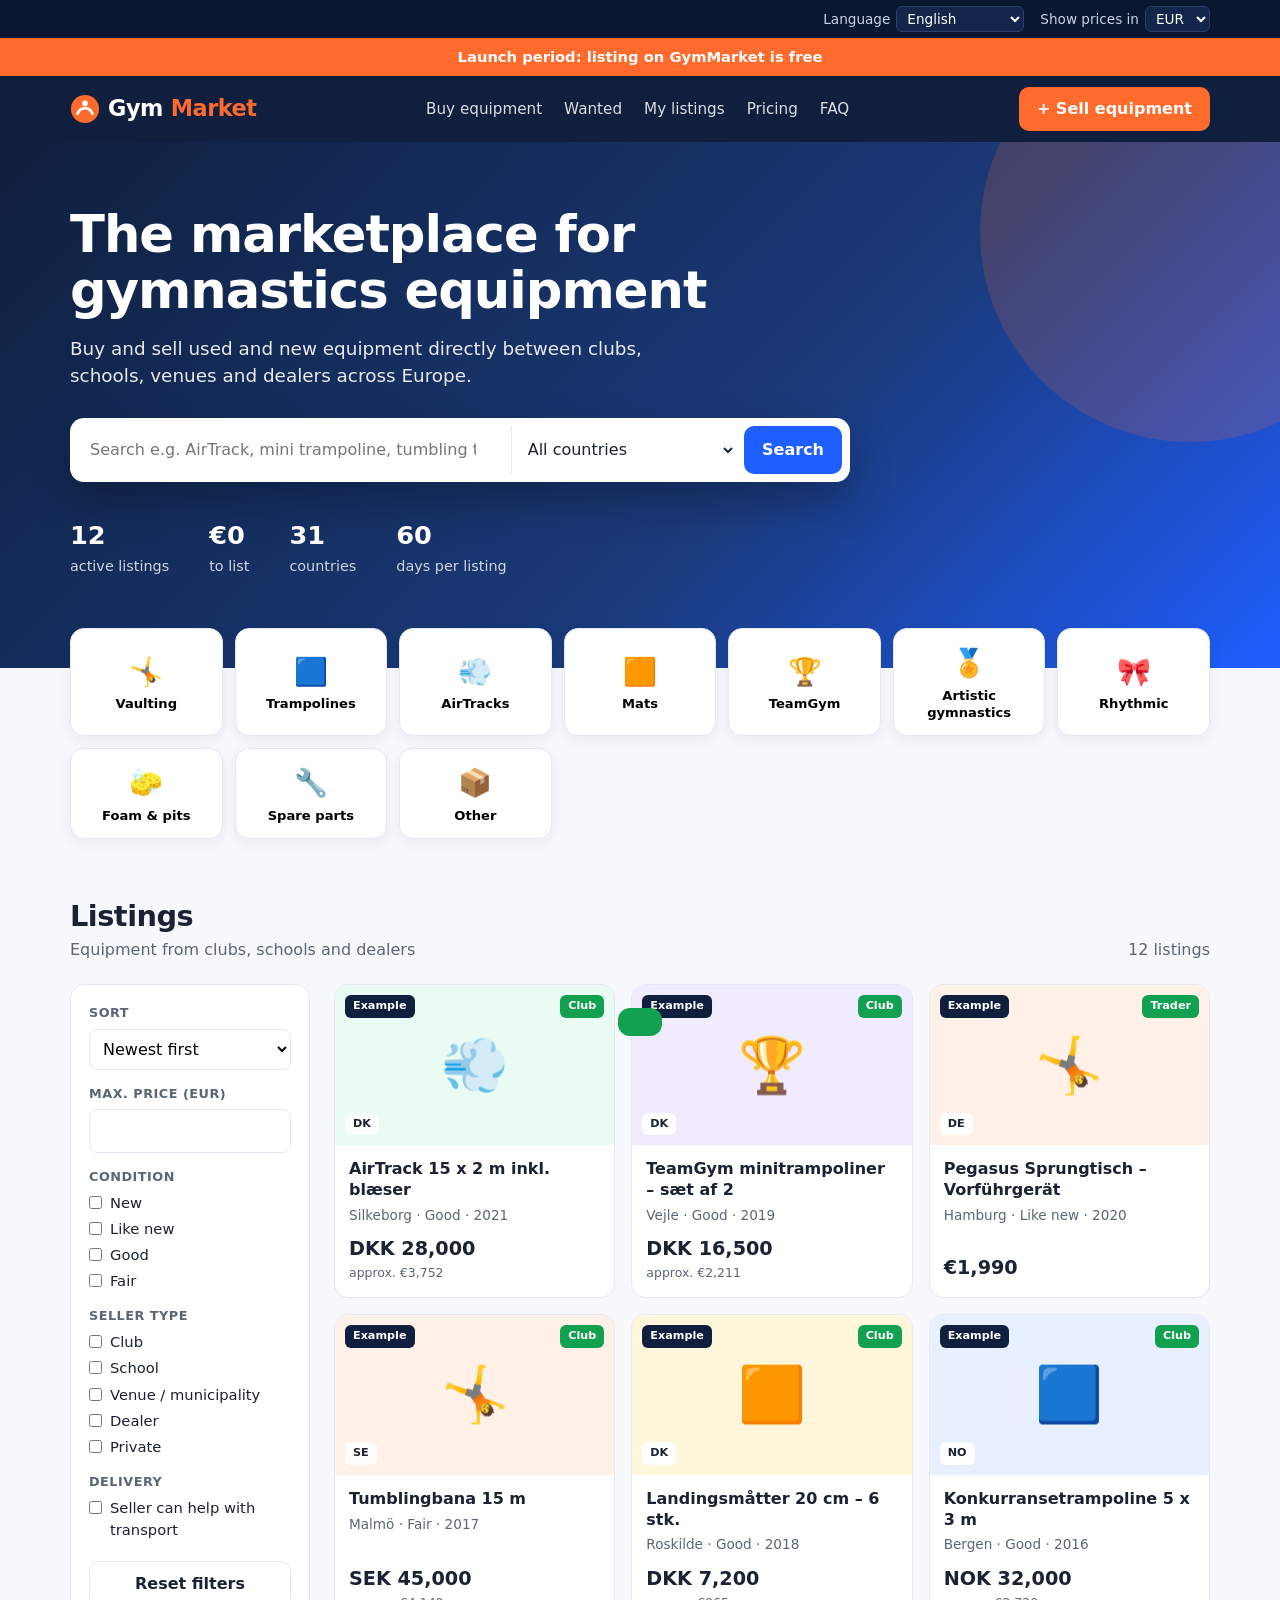
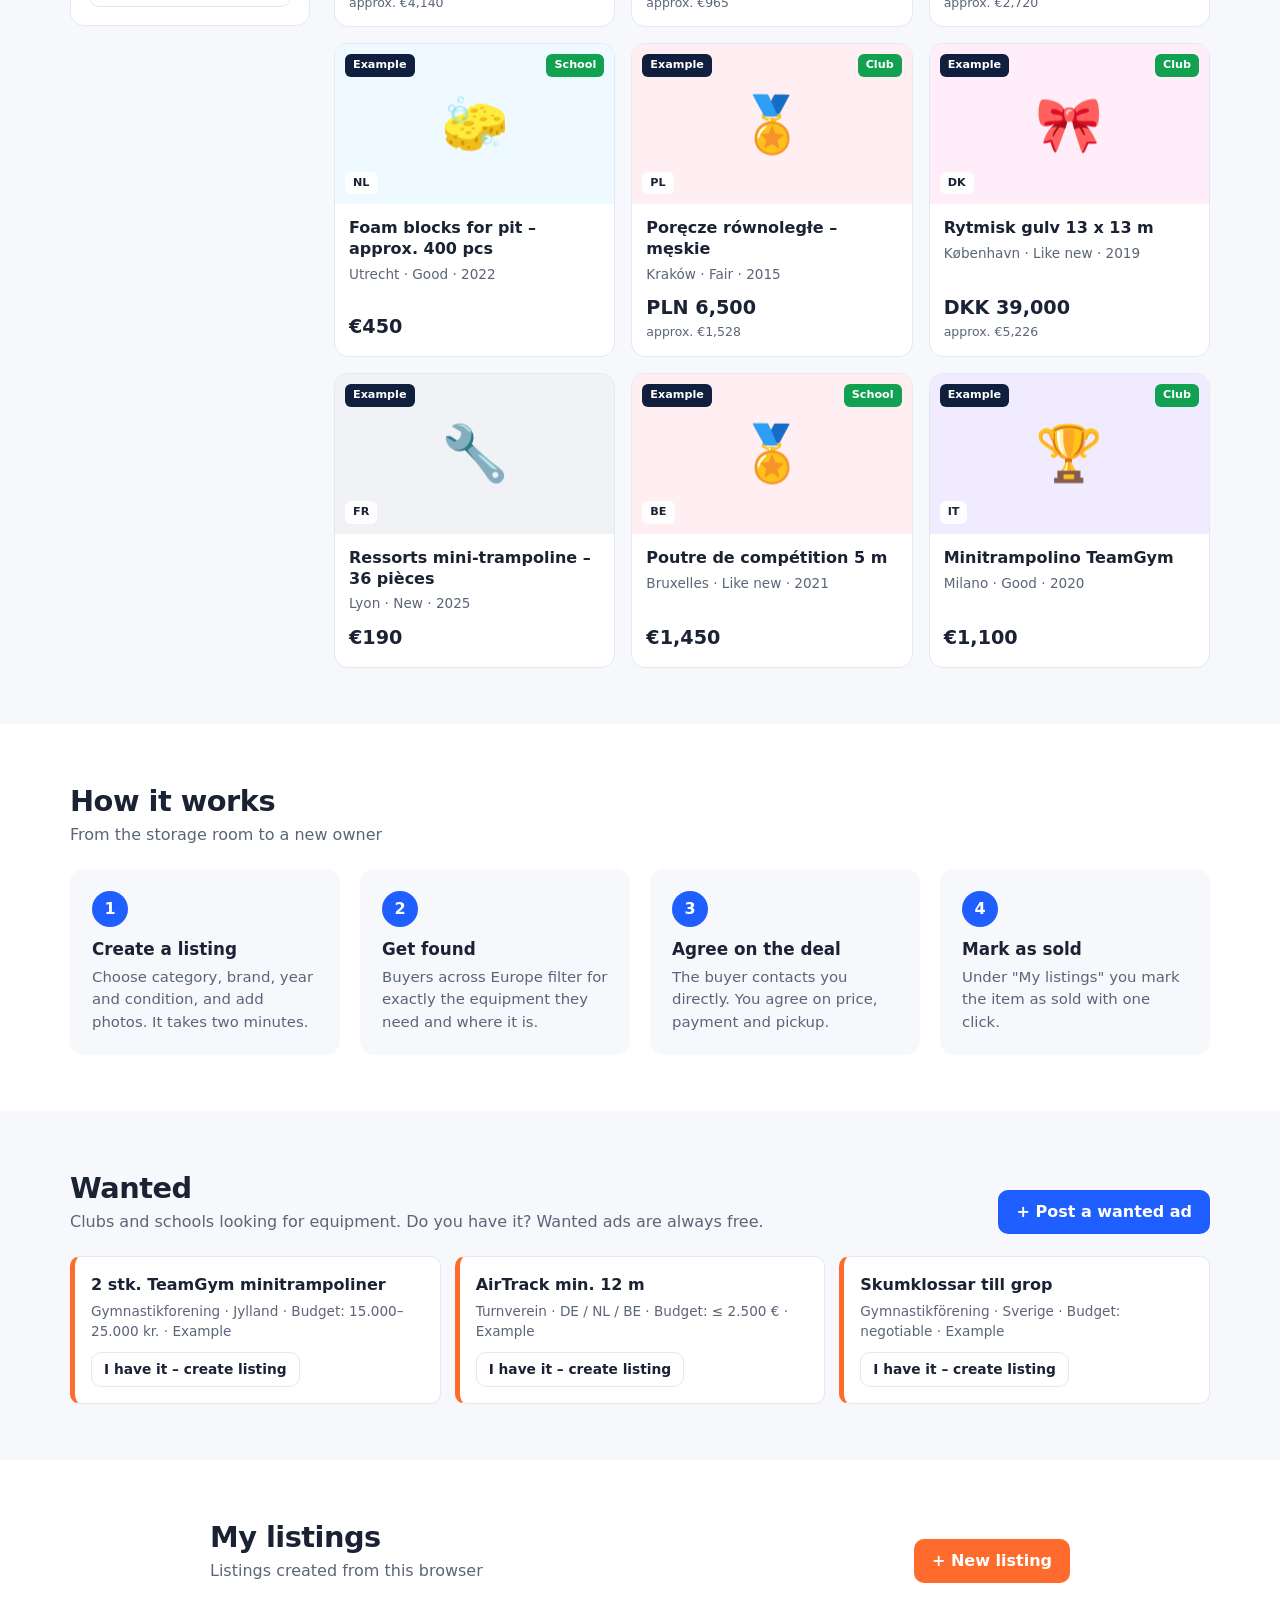
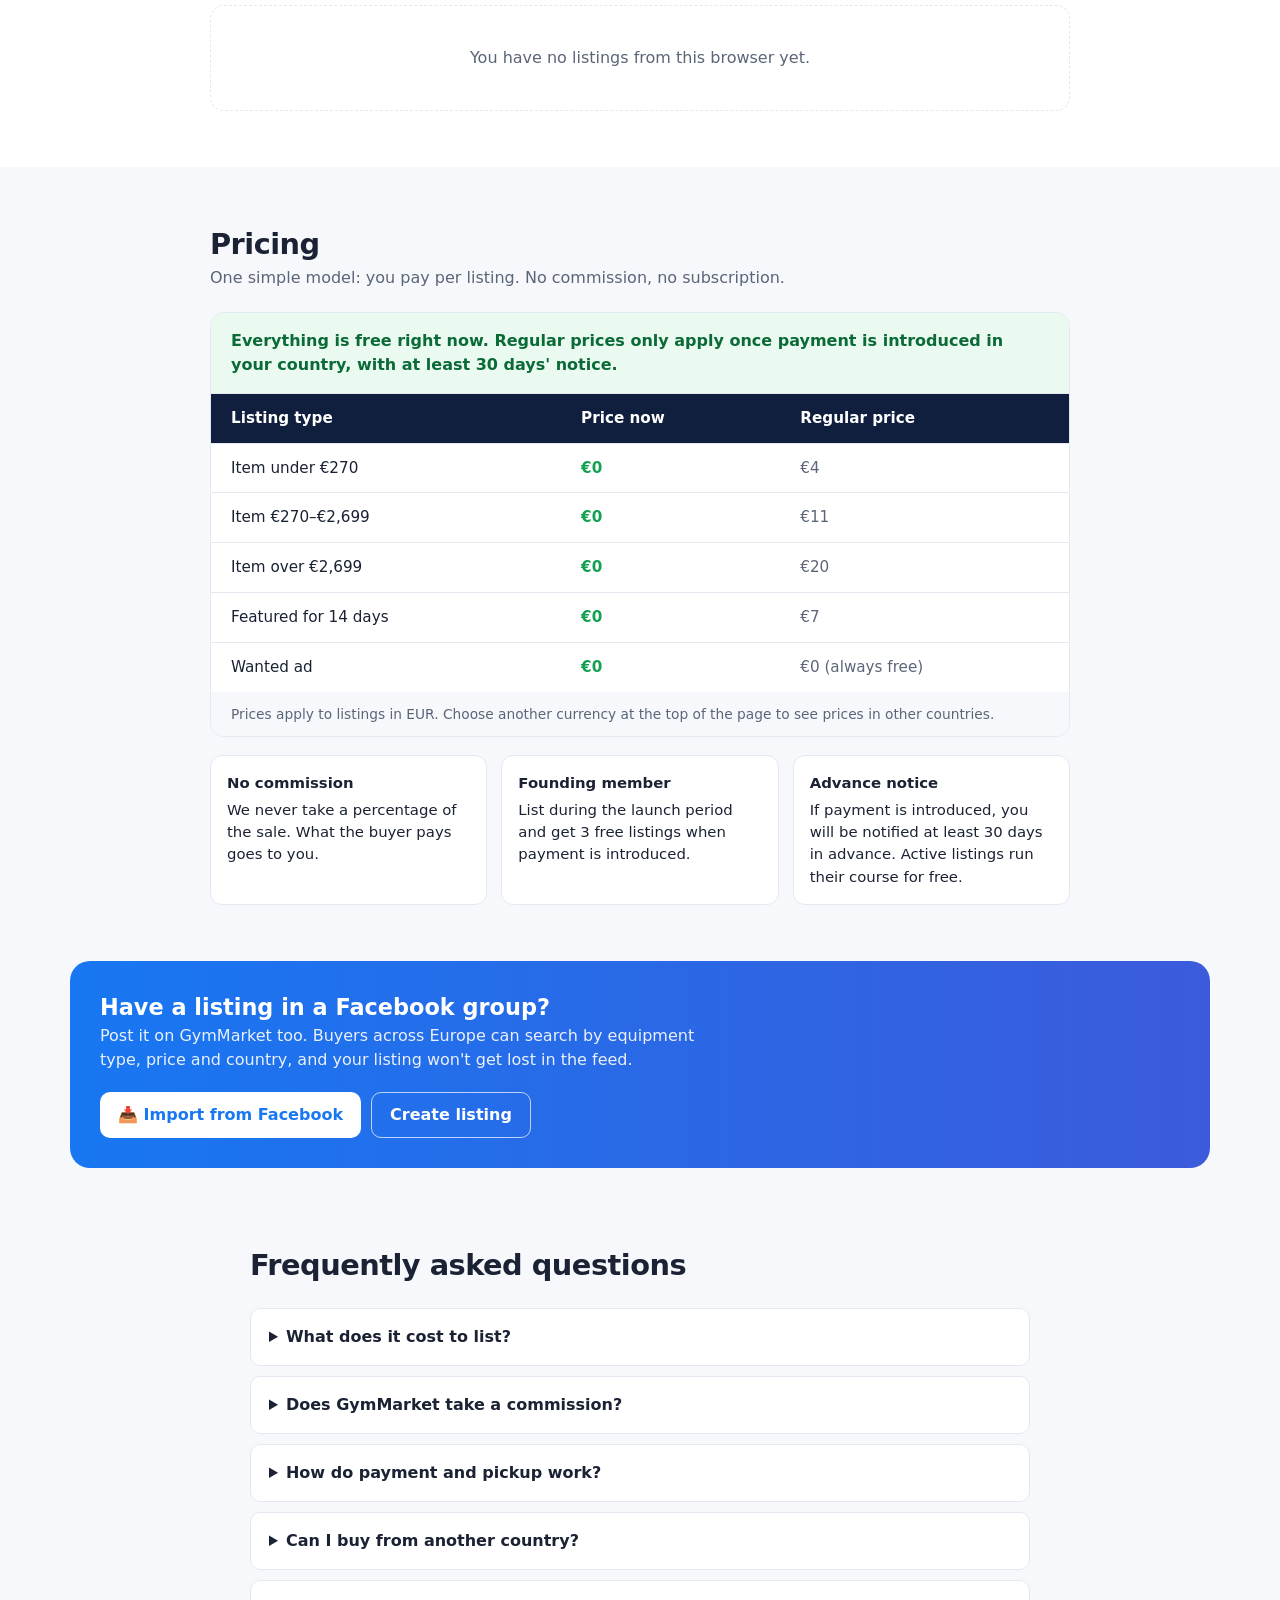
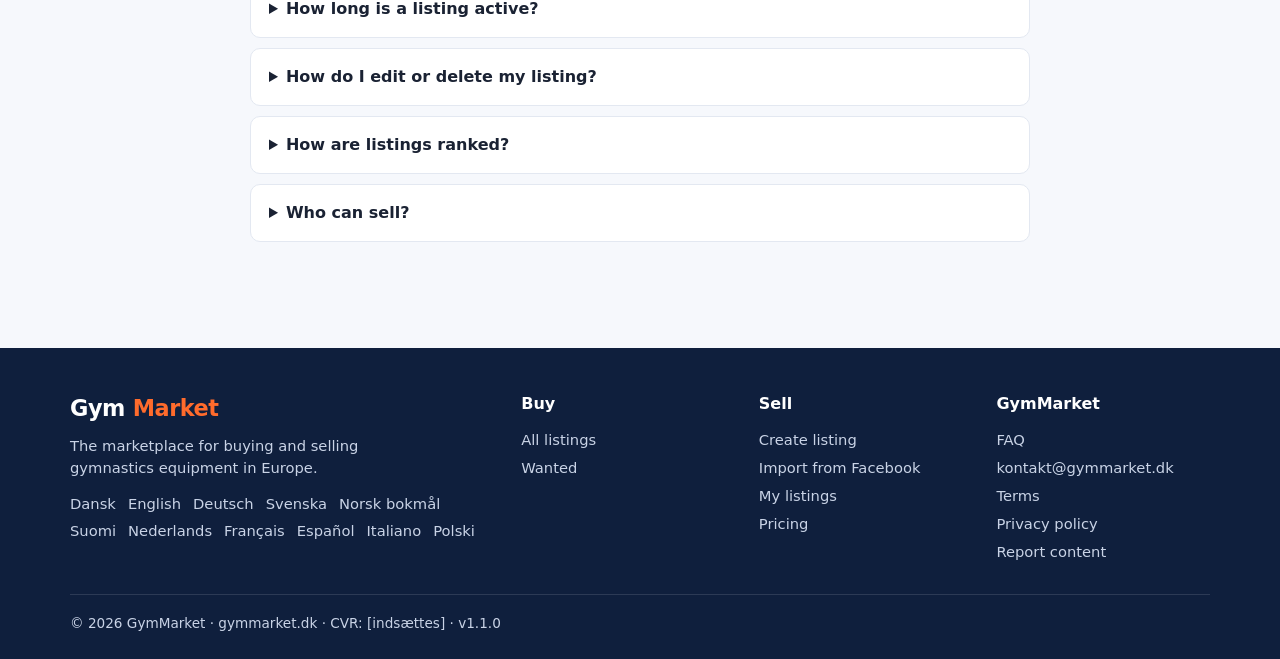
==== index.html @ 4596200b "Første version" ====
<!DOCTYPE html>
<html lang="en">
<head>
<meta charset="UTF-8">
<meta name="viewport" content="width=device-width, initial-scale=1.0">
<title>GymMarket – Gymnastics equipment marketplace</title>
<meta name="description" content="Buy and sell new and used gymnastics equipment across Europe: AirTracks, trampolines, vaulting equipment and mats. Køb og sælg gymnastikredskaber.">
<link rel="canonical" href="https://gymmarket.dk/">
<link rel="alternate" hreflang="da" href="https://gymmarket.dk/?lang=da">
<link rel="alternate" hreflang="en" href="https://gymmarket.dk/?lang=en">
<link rel="alternate" hreflang="de" href="https://gymmarket.dk/?lang=de">
<link rel="alternate" hreflang="sv" href="https://gymmarket.dk/?lang=sv">
<link rel="alternate" hreflang="nb" href="https://gymmarket.dk/?lang=nb">
<link rel="alternate" hreflang="fi" href="https://gymmarket.dk/?lang=fi">
<link rel="alternate" hreflang="nl" href="https://gymmarket.dk/?lang=nl">
<link rel="alternate" hreflang="fr" href="https://gymmarket.dk/?lang=fr">
<link rel="alternate" hreflang="es" href="https://gymmarket.dk/?lang=es">
<link rel="alternate" hreflang="it" href="https://gymmarket.dk/?lang=it">
<link rel="alternate" hreflang="pl" href="https://gymmarket.dk/?lang=pl">
<link rel="alternate" hreflang="x-default" href="https://gymmarket.dk/">
<meta property="og:title" content="GymMarket">
<meta property="og:description" content="The marketplace for gymnastics equipment in Europe.">
<meta property="og:url" content="https://gymmarket.dk/">
<meta property="og:type" content="website">
<link rel="icon" href="favicon.svg" type="image/svg+xml">
<link rel="stylesheet" href="assets/style.css?v=1.1.0">
<script type="application/ld+json">{"@context":"https://schema.org","@type":"WebSite","name":"GymMarket","url":"https://gymmarket.dk/","inLanguage":["da","en","de","sv","nb","fi","nl","fr","es","it","pl"]}</script>
</head>
<body>

<div class="topbar"><div class="wrap">
  <label><span data-i18n="lang_label">Language</span> <select id="langSel"></select></label>
  <label><span data-i18n="cur_label">Show prices in</span> <select id="curSel"></select></label>
</div></div>
<div class="launch" id="launchBar"></div>

<header>
  <div class="wrap nav">
    <a href="#" class="logo" aria-label="GymMarket">
      <svg viewBox="0 0 32 32" fill="none" aria-hidden="true"><circle cx="16" cy="16" r="15" fill="#ff6b2c"/><path d="M8 21c3-8 13-8 16 0" stroke="#fff" stroke-width="3" stroke-linecap="round"/><circle cx="16" cy="10" r="3" fill="#fff"/></svg>
      Gym<span>Market</span>
    </a>
    <nav class="menu" id="menu">
      <a href="#annoncer" data-i18n="nav_buy"></a>
      <a href="#soeges" data-i18n="nav_wanted"></a>
      <a href="#mine" data-i18n="nav_mine"></a>
      <a href="#priser" data-i18n="nav_pricing"></a>
      <a href="#faq" data-i18n="nav_faq"></a>
    </nav>
    <button class="btn btn-primary" type="button" data-open="mSell" data-i18n="nav_sell"></button>
    <button class="burger" type="button" id="burger" data-i18n-aria="menu" aria-expanded="false">☰</button>
  </div>
</header>

<main>
<section class="hero">
  <div class="wrap">
    <h1 data-i18n="hero_h1"></h1>
    <p data-i18n="hero_p"></p>
    <form class="search" id="heroSearch" role="search">
      <input type="search" id="q" data-i18n-ph="search_ph" data-i18n-aria="search_btn">
      <select id="qCountry" data-i18n-aria="country"></select>
      <button class="btn btn-blue" type="submit" data-i18n="search_btn"></button>
    </form>
    <div class="stats">
      <div><b id="statCount">0</b><span data-i18n="stat_active"></span></div>
      <div><b id="statPrice">0</b><span id="statPriceTxt"></span></div>
      <div><b id="statCountries">0</b><span data-i18n="stat_countries"></span></div>
      <div><b id="statDays">60</b><span data-i18n="stat_days"></span></div>
    </div>
  </div>
</section>

<div class="wrap"><div class="cats" id="cats"></div></div>

<section id="annoncer">
  <div class="wrap">
    <div class="sec-head">
      <div><h2 data-i18n="listings_h"></h2><p class="sub" data-i18n="listings_sub"></p></div>
      <span class="sub" id="resultCount" aria-live="polite"></span>
    </div>
    <div class="layout">
      <aside class="filters" data-i18n-aria="filters">
        <h4 data-i18n="sort"></h4>
        <select id="fSort" data-i18n-aria="sort">
          <option value="new" data-i18n="sort_new"></option>
          <option value="low" data-i18n="sort_low"></option>
          <option value="high" data-i18n="sort_high"></option>
        </select>
        <h4><label for="fMax" id="fMaxLabel"></label></h4>
        <input type="number" id="fMax" min="0">
        <h4 data-i18n="condition"></h4><div id="fConds"></div>
        <h4 data-i18n="seller_type"></h4><div id="fSellers"></div>
        <h4 data-i18n="delivery"></h4>
        <label class="chk"><input type="checkbox" id="fTransport"> <span data-i18n="f_transport"></span></label>
        <button class="btn btn-ghost" type="button" id="reset" style="width:100%;margin-top:16px" data-i18n="reset"></button>
      </aside>
      <div class="grid" id="grid"></div>
    </div>
  </div>
</section>

<section class="how">
  <div class="wrap">
    <div class="sec-head"><div><h2 data-i18n="how_h"></h2><p class="sub" data-i18n="how_sub"></p></div></div>
    <div class="steps">
      <div class="step"><div class="n">1</div><h3 data-i18n="s1h"></h3><p data-i18n="s1p"></p></div>
      <div class="step"><div class="n">2</div><h3 data-i18n="s2h"></h3><p data-i18n="s2p"></p></div>
      <div class="step"><div class="n">3</div><h3 data-i18n="s3h"></h3><p data-i18n="s3p"></p></div>
      <div class="step"><div class="n">4</div><h3 data-i18n="s4h"></h3><p data-i18n="s4p"></p></div>
    </div>
  </div>
</section>

<section id="soeges">
  <div class="wrap">
    <div class="sec-head">
      <div><h2 data-i18n="wanted_h"></h2><p class="sub" data-i18n="wanted_sub"></p></div>
      <button class="btn btn-blue" type="button" data-open="mWant" data-i18n="wanted_new"></button>
    </div>
    <div class="wanted-list" id="wanted"></div>
  </div>
</section>

<section id="mine" style="background:#fff">
  <div class="wrap" style="max-width:900px">
    <div class="sec-head">
      <div><h2 data-i18n="mine_h"></h2><p class="sub" data-i18n="mine_sub"></p></div>
      <button class="btn btn-primary" type="button" data-open="mSell" data-i18n="mine_new"></button>
    </div>
    <div id="mineList"></div>
  </div>
</section>

<section id="priser">
  <div class="wrap" style="max-width:900px">
    <div class="sec-head"><div><h2 data-i18n="pricing_h"></h2><p class="sub" data-i18n="pricing_sub"></p></div></div>
    <div class="price-box">
      <div class="price-banner" id="priceBanner"></div>
      <table class="fees">
        <thead><tr><th data-i18n="th_type"></th><th data-i18n="th_now"></th><th data-i18n="th_normal"></th></tr></thead>
        <tbody id="feeRows"></tbody>
      </table>
      <div class="price-foot" id="priceFoot"></div>
    </div>
    <div class="price-notes">
      <div class="note"><b data-i18n="note1_h"></b><span data-i18n="note1_p"></span></div>
      <div class="note"><b data-i18n="note2_h"></b><span id="note2"></span></div>
      <div class="note"><b data-i18n="note3_h"></b><span data-i18n="note3_p"></span></div>
    </div>
  </div>
</section>

<section style="padding-top:0">
  <div class="wrap">
    <div class="fb">
      <div><h3 data-i18n="fb_h"></h3><p data-i18n="fb_p"></p></div>
      <button class="btn" type="button" data-open="mSell" data-i18n="fb_btn"></button>
    </div>
  </div>
</section>

<section id="faq" style="padding-top:20px">
  <div class="wrap" style="max-width:820px">
    <h2 style="margin-bottom:20px" data-i18n="faq_h"></h2>
    <details><summary data-i18n="q_price"></summary><p id="faqPrice"></p></details>
    <details><summary data-i18n="q_fee"></summary><p data-i18n="a_fee"></p></details>
    <details><summary data-i18n="q_pay"></summary><p data-i18n="a_pay"></p></details>
    <details><summary data-i18n="q_cross"></summary><p data-i18n="a_cross"></p></details>
    <details><summary data-i18n="q_days"></summary><p id="faqDays"></p></details>
    <details><summary data-i18n="q_edit"></summary><p data-i18n="a_edit"></p></details>
    <details><summary data-i18n="q_rank"></summary><p data-i18n="a_rank"></p></details>
    <details><summary data-i18n="q_who"></summary><p data-i18n="a_who"></p></details>
  </div>
</section>
</main>

<footer>
  <div class="wrap">
    <div class="fgrid">
      <div><div class="logo" style="color:#fff">Gym<span>Market</span></div><p style="margin-top:10px;font-size:.92rem;max-width:320px" data-i18n="footer_tag"></p><div class="langs" id="footLangs"></div></div>
      <div><h4 data-i18n="f_buy"></h4><a href="#annoncer" data-i18n="f_all"></a><a href="#soeges" data-i18n="nav_wanted"></a></div>
      <div><h4 data-i18n="f_sell"></h4><button class="flink" type="button" data-open="mSell" data-i18n="fb_btn"></button><a href="#mine" data-i18n="nav_mine"></a><a href="#priser" data-i18n="nav_pricing"></a></div>
      <div><h4>GymMarket</h4><a href="#faq" data-i18n="nav_faq"></a><a href="mailto:kontakt@gymmarket.dk">kontakt@gymmarket.dk</a><button class="flink" type="button" data-open="mTerms" data-i18n="terms"></button><button class="flink" type="button" data-open="mPrivacy" data-i18n="privacy"></button><button class="flink" type="button" data-report="" data-i18n="report_content"></button></div>
    </div>
    <div class="copy">© <span id="yr"></span> GymMarket · gymmarket.dk · CVR: [indsættes] · v<span id="ver"></span></div>
  </div>
</footer>

<div class="modal" id="mDetail" role="dialog" aria-modal="true">
  <div class="mbox"><button class="mclose" type="button" data-close aria-label="×">×</button><div id="detail"></div></div>
</div>

<div class="modal" id="mSell" role="dialog" aria-modal="true" aria-labelledby="sellH">
  <div class="mbox"><button class="mclose" type="button" data-close aria-label="×">×</button>
    <div class="mcontent">
      <h2 id="sellH" data-i18n="sell_h"></h2><p class="sub" style="margin-bottom:18px" data-i18n="req_note"></p>
      <form id="sellForm" class="form-grid" novalidate>
        <div class="full"><label class="l" for="sTitle" data-i18n="l_title"></label><input id="sTitle" required minlength="3" maxlength="80" data-i18n-ph="ph_title"></div>
        <div><label class="l" for="sCat" data-i18n="l_cat"></label><select id="sCat" required></select></div>
        <div><label class="l" for="sBrand" data-i18n="l_brand"></label><input id="sBrand" maxlength="60" data-i18n-ph="ph_brand"></div>
        <div><label class="l" for="sYear" data-i18n="l_year"></label><input id="sYear" type="number" min="1970" max="2030"></div>
        <div><label class="l" for="sCond" data-i18n="l_cond"></label><select id="sCond" required></select></div>
        <div><label class="l" for="sCountry" data-i18n="l_country"></label><select id="sCountry" required></select></div>
        <div><label class="l" for="sCurrency" data-i18n="l_currency"></label><select id="sCurrency" required></select></div>
        <div><label class="l" for="sPrice" data-i18n="l_price"></label><input id="sPrice" type="number" min="0" max="100000000" required></div>
        <div><label class="l" for="sNew" data-i18n="l_new"></label><input id="sNew" type="number" min="0" max="100000000"></div>
        <div class="full"><div class="fee-live" id="feeLive" aria-live="polite"></div></div>
        <div><label class="l" for="sCity" data-i18n="l_city"></label><input id="sCity" required maxlength="60"></div>
        <div><label class="l" for="sPost" data-i18n="l_postcode"></label><input id="sPost" maxlength="12"></div>
        <div class="full"><label class="l" for="sDesc" data-i18n="l_desc"></label><textarea id="sDesc" maxlength="3000" data-i18n-ph="ph_desc"></textarea></div>
        <div class="full"><label class="l" for="sImgs" data-i18n="l_imgs"></label><input id="sImgs" type="file" accept="image/*" multiple><div class="previews" id="previews"></div></div>
        <div><label class="l" for="sSeller" data-i18n="l_seller"></label><select id="sSeller" required></select></div>
        <div><label class="l" for="sName" data-i18n="l_name"></label><input id="sName" required maxlength="80"></div>
        <div><label class="l" for="sEmail" data-i18n="l_email"></label><input id="sEmail" type="email" required maxlength="120"></div>
        <div><label class="l" for="sPhone" data-i18n="l_phone"></label><input id="sPhone" type="tel" maxlength="24"></div>
        <div class="full"><label class="chk"><input type="checkbox" id="sTransport"> <span data-i18n="l_transport"></span></label></div>
        <div class="full"><label class="chk"><input type="checkbox" id="sTrader"> <span data-i18n="l_is_trader"></span></label></div>
        <div class="full trader-box" id="traderBox" hidden>
          <p class="full sub" style="font-size:.86rem" data-i18n="trader_help"></p>
          <div><label class="l" for="sCompany" data-i18n="l_company"></label><input id="sCompany" maxlength="120"></div>
          <div><label class="l" for="sVat" data-i18n="l_vat"></label><input id="sVat" maxlength="40"></div>
          <div class="full"><label class="l" for="sAddress" data-i18n="l_address"></label><input id="sAddress" maxlength="200"></div>
        </div>
        <div class="full"><label class="chk"><input type="checkbox" id="sTerms" required> <span data-i18n="l_terms"></span>&nbsp;(<button type="button" class="link" data-open="mTerms" data-i18n="terms"></button>)</label></div>
        <div class="full form-err" id="sellErr" aria-live="assertive"></div>
        <div class="full"><button class="btn btn-primary" type="submit" id="sellBtn" style="width:100%"></button></div>
      </form>
    </div>
  </div>
</div>

<div class="modal" id="mWant" role="dialog" aria-modal="true" aria-labelledby="wantH">
  <div class="mbox"><button class="mclose" type="button" data-close aria-label="×">×</button>
    <div class="mcontent">
      <h2 id="wantH" data-i18n="want_h"></h2><p class="sub" style="margin-bottom:18px" data-i18n="want_sub"></p>
      <form id="wantForm" class="form-grid" novalidate>
        <div class="full"><label class="l" for="wTitle" data-i18n="w_title"></label><input id="wTitle" required minlength="3" maxlength="80" data-i18n-ph="w_ph"></div>
        <div><label class="l" for="wBudget" data-i18n="w_budget"></label><input id="wBudget" maxlength="40"></div>
        <div><label class="l" for="wArea" data-i18n="w_area"></label><input id="wArea" maxlength="40"></div>
        <div><label class="l" for="wName" data-i18n="w_name"></label><input id="wName" required maxlength="80"></div>
        <div><label class="l" for="wEmail" data-i18n="w_email"></label><input id="wEmail" type="email" required maxlength="120"></div>
        <div class="full form-err" id="wantErr" aria-live="assertive"></div>
        <div class="full"><button class="btn btn-blue" type="submit" id="wantBtn" style="width:100%" data-i18n="w_btn"></button></div>
      </form>
    </div>
  </div>
</div>

<div class="modal" id="mReport" role="dialog" aria-modal="true" aria-labelledby="repH">
  <div class="mbox sm"><button class="mclose" type="button" data-close aria-label="×">×</button>
    <div class="mcontent">
      <h2 id="repH" data-i18n="rep_h"></h2><p class="sub" style="margin-bottom:18px" data-i18n="rep_sub"></p>
      <form id="repForm" class="form-grid" novalidate>
        <input type="hidden" id="rListing">
        <div class="full"><label class="l" for="rReason" data-i18n="rep_reason"></label>
          <select id="rReason" required>
            <option value="illegal" data-i18n="r_illegal"></option><option value="unsafe" data-i18n="r_unsafe"></option>
            <option value="misleading" data-i18n="r_misleading"></option><option value="ip" data-i18n="r_ip"></option><option value="other" data-i18n="r_other"></option>
          </select></div>
        <div class="full"><label class="l" for="rDetails" data-i18n="rep_details"></label><textarea id="rDetails" required minlength="10" maxlength="2000"></textarea></div>
        <div class="full"><label class="l" for="rEmail" data-i18n="rep_email"></label><input id="rEmail" type="email" required maxlength="120"></div>
        <div class="full"><label class="chk"><input type="checkbox" id="rGood" required> <span data-i18n="rep_good_faith"></span></label></div>
        <div class="full form-err" id="repErr" aria-live="assertive"></div>
        <div class="full"><button class="btn btn-primary" type="submit" id="repBtn" style="width:100%" data-i18n="rep_btn"></button></div>
      </form>
    </div>
  </div>
</div>

<div class="modal" id="mPay" role="dialog" aria-modal="true">
  <div class="mbox sm"><button class="mclose" type="button" data-close aria-label="×">×</button><div class="mcontent" id="payBody"></div></div>
</div>

<div class="modal" id="mTerms" role="dialog" aria-modal="true">
  <div class="mbox"><button class="mclose" type="button" data-close aria-label="×">×</button>
    <div class="mcontent"><h2 data-i18n="terms"></h2><p style="margin-top:8px"><em class="legalnote"></em></p><div data-i18n-html="terms_html"></div></div>
  </div>
</div>
<div class="modal" id="mPrivacy" role="dialog" aria-modal="true">
  <div class="mbox"><button class="mclose" type="button" data-close aria-label="×">×</button>
    <div class="mcontent"><h2 data-i18n="privacy"></h2><p style="margin-top:8px"><em class="legalnote"></em></p><div data-i18n-html="privacy_html"></div></div>
  </div>
</div>

<div class="toast" id="toast" role="status" aria-live="polite"></div>

<script src="assets/config.js?v=1.1.0"></script>
<script src="assets/i18n.js?v=1.1.0"></script>
<script src="assets/data-demo.js?v=1.1.0"></script>
<script src="assets/store.js?v=1.1.0"></script>
<script src="assets/app.js?v=1.1.0"></script>
<script src="assets/fb-import.js?v=1.1.0"></script>
</body>
</html>
---- assets/style.css ----
:root{--navy:#0f1f3d;--blue:#1f5eff;--blue-d:#1747c7;--accent:#ff6b2c;--green:#12a150;--red:#d93838;--bg:#f6f8fc;--card:#fff;--text:#1a2233;--muted:#5b6578;--line:#e3e8f1;--r:14px}
*{box-sizing:border-box;margin:0;padding:0}
html{scroll-behavior:smooth}
body{font-family:system-ui,-apple-system,"Segoe UI",Roboto,Arial,sans-serif;background:var(--bg);color:var(--text);line-height:1.5}
a{color:inherit;text-decoration:none}
button,input,select,textarea{font:inherit}
img{max-width:100%;display:block}
.wrap{max-width:1180px;margin:0 auto;padding:0 20px}
:focus-visible{outline:3px solid var(--accent);outline-offset:2px}
[hidden]{display:none!important}

.topbar{background:#0a1730;color:#c9d3e6;font-size:.85rem}
.topbar .wrap{display:flex;justify-content:flex-end;gap:16px;align-items:center;min-height:38px;flex-wrap:wrap}
.topbar label{display:flex;gap:6px;align-items:center}
.topbar select{background:#13254a;color:#fff;border:1px solid #2a3f6b;border-radius:6px;padding:3px 6px}
.launch{background:var(--accent);color:#fff;text-align:center;font-size:.92rem;font-weight:600;padding:8px 16px}
header{background:var(--navy);color:#fff;position:sticky;top:0;z-index:50}
.nav{display:flex;align-items:center;justify-content:space-between;height:66px;gap:16px}
.logo{font-weight:800;font-size:1.4rem;letter-spacing:-.5px;display:flex;align-items:center;gap:8px}
.logo span{color:var(--accent)}.logo svg{width:30px;height:30px}
.menu{display:flex;gap:22px;font-size:.95rem}
.menu a{opacity:.85}.menu a:hover{opacity:1}
.btn{display:inline-flex;align-items:center;justify-content:center;gap:6px;border:0;border-radius:10px;padding:10px 18px;font-weight:600;cursor:pointer;transition:.15s;text-align:center}
.btn:disabled{opacity:.6;cursor:wait}
.btn-primary{background:var(--accent);color:#fff}.btn-primary:hover{filter:brightness(.93)}
.btn-blue{background:var(--blue);color:#fff}.btn-blue:hover{background:var(--blue-d)}
.btn-ghost{background:#fff;border:1.5px solid var(--line);color:var(--text)}
.btn-ghost:hover{border-color:var(--blue);color:var(--blue)}
.btn-sm{padding:6px 12px;font-size:.86rem}
.btn-danger{background:#fff;border:1.5px solid #f2c4c4;color:var(--red)}
.burger{display:none;background:none;border:0;color:#fff;font-size:1.6rem;cursor:pointer}
.link{background:none;border:0;color:var(--blue);cursor:pointer;padding:0;text-decoration:underline}

.hero{background:linear-gradient(135deg,#0f1f3d 0%,#1a3a7a 60%,#1f5eff 100%);color:#fff;padding:64px 0 90px;position:relative;overflow:hidden}
.hero:after{content:"";position:absolute;right:-120px;top:-120px;width:420px;height:420px;border-radius:50%;background:rgba(255,107,44,.18)}
.hero .wrap{position:relative;z-index:2}
.hero h1{font-size:clamp(1.7rem,4.5vw,3.2rem);line-height:1.1;max-width:760px;letter-spacing:-1px;overflow-wrap:anywhere;hyphens:auto}
.hero p{font-size:1.15rem;opacity:.9;max-width:640px;margin:16px 0 28px}
.search{background:#fff;border-radius:14px;padding:8px;display:flex;gap:8px;max-width:780px;box-shadow:0 20px 40px rgba(0,0,0,.25)}
.search input,.search select{border:0;padding:12px;color:var(--text);background:transparent;min-width:0}
.search input{flex:2}.search select{flex:1;border-left:1px solid var(--line)}
.search input:focus,.search select:focus{outline:none}
.stats{display:flex;gap:40px;margin-top:34px;flex-wrap:wrap}
.stats b{font-size:1.6rem;display:block}.stats span{opacity:.8;font-size:.9rem}

section{padding:56px 0;scroll-margin-top:70px}
.sec-head{display:flex;justify-content:space-between;align-items:end;margin-bottom:22px;gap:16px;flex-wrap:wrap}
h2{font-size:1.8rem;letter-spacing:-.5px}
.sub{color:var(--muted)}

.cats{display:grid;grid-template-columns:repeat(auto-fill,minmax(142px,1fr));gap:12px;margin-top:-40px;position:relative;z-index:3}
.cat{background:var(--card);border:1.5px solid var(--line);border-radius:var(--r);padding:14px 8px;text-align:center;cursor:pointer;transition:.15s;box-shadow:0 4px 14px rgba(15,31,61,.06);hyphens:auto;-webkit-hyphens:auto}
.cat:hover,.cat.active{border-color:var(--blue);transform:translateY(-2px)}
.cat.active{background:#eef3ff}
.cat .ic{font-size:1.7rem}.cat div:last-child{font-weight:600;font-size:.82rem;margin-top:4px;line-height:1.25}

.layout{display:grid;grid-template-columns:240px 1fr;gap:24px}
.filters{background:var(--card);border-radius:var(--r);padding:18px;border:1px solid var(--line);height:fit-content;position:sticky;top:86px}
.filters h4{font-size:.8rem;text-transform:uppercase;color:var(--muted);margin:14px 0 6px;letter-spacing:.5px}
.filters h4:first-child{margin-top:0}
.filters select,.filters input[type=number]{width:100%;padding:9px;border:1px solid var(--line);border-radius:8px;background:#fff}
.chk{display:flex;gap:8px;align-items:flex-start;font-size:.92rem;margin:4px 0;cursor:pointer}
.chk input{margin-top:4px}
.grid{display:grid;grid-template-columns:repeat(auto-fill,minmax(230px,1fr));gap:16px;align-content:start}
.card{background:var(--card);border-radius:var(--r);overflow:hidden;border:1px solid var(--line);cursor:pointer;transition:.15s;display:flex;flex-direction:column}
.card:hover{box-shadow:0 12px 28px rgba(15,31,61,.12);transform:translateY(-2px)}
.thumb{height:160px;display:flex;align-items:center;justify-content:center;font-size:3.4rem;position:relative;overflow:hidden}
.thumb img{width:100%;height:100%;object-fit:cover}
.badge{position:absolute;top:10px;left:10px;background:var(--navy);color:#fff;font-size:.7rem;font-weight:700;padding:3px 8px;border-radius:6px}
.badge.v{left:auto;right:10px;background:var(--green)}
.badge.flag{top:auto;bottom:10px;left:10px;background:rgba(255,255,255,.92);color:var(--text)}
.card .body{padding:14px;flex:1;display:flex;flex-direction:column}
.card h3{font-size:1rem;line-height:1.3}
.meta{color:var(--muted);font-size:.85rem;margin-top:4px}
.price{font-weight:800;font-size:1.2rem;margin-top:auto;padding-top:10px}
.price small{display:block;font-weight:500;color:var(--muted);font-size:.78rem}
.empty{grid-column:1/-1;text-align:center;padding:40px;color:var(--muted);background:#fff;border-radius:var(--r);border:1px dashed var(--line)}

.how{background:#fff}
.steps{display:grid;grid-template-columns:repeat(4,1fr);gap:20px}
.step{padding:22px;border-radius:var(--r);background:var(--bg)}
.step .n{width:36px;height:36px;border-radius:50%;background:var(--blue);color:#fff;display:flex;align-items:center;justify-content:center;font-weight:700;margin-bottom:10px}
.step h3{font-size:1.05rem;margin-bottom:4px}.step p{color:var(--muted);font-size:.93rem}

.wanted-list{display:grid;grid-template-columns:repeat(auto-fill,minmax(290px,1fr));gap:14px}
.want{background:#fff;border:1px solid var(--line);border-left:5px solid var(--accent);border-radius:10px;padding:16px}
.want b{display:block}.want .meta{margin:4px 0 10px}

.price-box{background:#fff;border-radius:var(--r);border:1px solid var(--line);overflow:hidden}
.price-banner{background:#eafaf1;color:#0b6b36;padding:16px 20px;font-weight:600;border-bottom:1px solid var(--line)}
.price-banner.paid{background:#eef3ff;color:var(--blue-d)}
table.fees{width:100%;border-collapse:collapse}
.fees th,.fees td{padding:13px 20px;text-align:left;border-bottom:1px solid var(--line);font-size:.95rem}
.fees th{background:var(--navy);color:#fff;font-weight:600}
.fees tr:last-child td{border-bottom:0}
.fees .now{font-weight:800;color:var(--green)}
.fees .old{color:var(--muted)}
.price-foot{padding:12px 20px;font-size:.86rem;color:var(--muted);background:var(--bg)}
.price-notes{display:grid;grid-template-columns:repeat(auto-fit,minmax(240px,1fr));gap:14px;margin-top:18px}
.note{background:#fff;border:1px solid var(--line);border-radius:12px;padding:16px;font-size:.93rem}
.note b{display:block;margin-bottom:4px}

.mine-row{display:grid;grid-template-columns:64px 1fr auto;gap:14px;align-items:center;background:#fff;border:1px solid var(--line);border-radius:12px;padding:12px;margin-bottom:10px}
.mthumb{width:64px;height:64px;border-radius:8px;display:flex;align-items:center;justify-content:center;font-size:1.8rem;overflow:hidden}
.mthumb img{width:100%;height:100%;object-fit:cover}
.mine-actions{display:flex;gap:6px;flex-wrap:wrap;justify-content:flex-end}
.chip{display:inline-block;font-size:.74rem;font-weight:700;padding:2px 8px;border-radius:20px;margin-right:6px}
.chip.aktiv{background:#e3f7ea;color:#0b6b36}.chip.afventer_betaling{background:#fff1d6;color:#8a5a00}
.chip.udloebet,.chip.kladde{background:#eceff4;color:#4d5668}.chip.solgt{background:#e8eeff;color:var(--blue-d)}

.fb{background:linear-gradient(90deg,#1877f2,#3b5bdb);color:#fff;border-radius:20px;padding:30px;display:flex;justify-content:space-between;align-items:center;gap:20px;flex-wrap:wrap}
.fb h3{font-size:1.4rem}.fb p{opacity:.9;max-width:640px}
.fb .btn{background:#fff;color:#1877f2}

details{background:#fff;border:1px solid var(--line);border-radius:10px;padding:16px 18px;margin-bottom:10px}
summary{font-weight:600;cursor:pointer}
details p{color:var(--muted);margin-top:8px}

footer{background:var(--navy);color:#c9d3e6;padding:44px 0 26px;margin-top:40px}
.fgrid{display:grid;grid-template-columns:2fr 1fr 1fr 1fr;gap:24px}
footer h4{color:#fff;margin-bottom:10px}
footer a,footer button.flink{display:block;padding:3px 0;font-size:.92rem;background:none;border:0;color:inherit;cursor:pointer;text-align:left}
footer a:hover,footer button.flink:hover{color:#fff}
.langs{display:flex;flex-wrap:wrap;gap:4px 12px;margin-top:14px;font-size:.85rem}
.langs a{display:inline;padding:0}
.copy{border-top:1px solid rgba(255,255,255,.12);margin-top:28px;padding-top:18px;font-size:.85rem}

.modal{position:fixed;inset:0;background:rgba(10,20,40,.6);display:none;align-items:flex-start;justify-content:center;z-index:100;padding:30px 16px;overflow-y:auto}
.modal.open{display:flex}
.mbox{background:#fff;border-radius:18px;max-width:720px;width:100%;position:relative;overflow:hidden}
.mbox.sm{max-width:520px}
.mclose{position:absolute;top:12px;right:12px;background:#fff;border:0;width:36px;height:36px;border-radius:50%;font-size:1.3rem;cursor:pointer;box-shadow:0 2px 8px rgba(0,0,0,.15);z-index:2}
.mhero{height:300px;display:flex;align-items:center;justify-content:center;font-size:6rem;background:#eef1f6}
.mhero img{width:100%;height:100%;object-fit:contain;background:#111}
.gal{display:flex;gap:6px;padding:8px 26px 0;flex-wrap:wrap}
.gal button{width:62px;height:62px;border:2px solid transparent;border-radius:8px;overflow:hidden;cursor:pointer;padding:0;background:none}
.gal button.on{border-color:var(--blue)}
.gal img{width:100%;height:100%;object-fit:cover}
.mcontent{padding:26px}
.mcontent h3{margin:16px 0 6px}
.mcontent p,.mcontent li{color:var(--muted);font-size:.94rem}
.mcontent ul{padding-left:20px}
.specs{display:grid;grid-template-columns:1fr 1fr;gap:8px 20px;margin:16px 0;background:var(--bg);padding:16px;border-radius:12px}
.specs div{font-size:.92rem;overflow-wrap:anywhere}.specs span{color:var(--muted);display:block;font-size:.78rem}
.notice{border-radius:10px;padding:12px 14px;font-size:.88rem;margin-top:12px}
.notice.priv{background:#fff6e5;color:#7a5200;border:1px solid #f3dca8}
.notice.trader{background:#eef3ff;color:var(--blue-d);border:1px solid #c9d8ff}
.form-grid{display:grid;grid-template-columns:1fr 1fr;gap:14px}
.form-grid .full{grid-column:1/-1}
.form-grid label.l{font-size:.88rem;font-weight:600;display:block;margin-bottom:4px}
.form-grid input:not([type=checkbox]),.form-grid select,.form-grid textarea{width:100%;padding:10px;border:1px solid var(--line);border-radius:8px;background:#fff}
.form-grid textarea{min-height:90px;resize:vertical}
.trader-box{background:var(--bg);border-radius:12px;padding:14px;display:grid;grid-template-columns:1fr 1fr;gap:12px}
.trader-box .full{grid-column:1/-1}
.fee-live{background:#eafaf1;border:1px solid #bfe9cf;color:#0b6b36;border-radius:10px;padding:12px 14px;font-size:.93rem}
.fee-live.paid{background:#eef3ff;border-color:#c9d8ff;color:var(--blue-d)}
.previews{display:flex;gap:8px;flex-wrap:wrap;margin-top:8px}
.previews img{width:70px;height:70px;object-fit:cover;border-radius:8px}
.form-err{color:var(--red);font-size:.9rem;min-height:1.2em}
.toast{position:fixed;bottom:24px;left:50%;transform:translateX(-50%) translateY(160px);background:var(--green);color:#fff;padding:14px 22px;border-radius:12px;font-weight:600;transition:.3s;z-index:200;max-width:90vw}
.toast.err{background:var(--red)}
.toast.show{transform:translateX(-50%) translateY(0)}

/* Facebook-import */
.fbi-hint{background:#eef3ff;border:1px solid #c9d8ff;border-radius:10px;padding:10px 14px;font-size:.92rem;margin:-6px 0 16px;display:flex;gap:8px;align-items:center;flex-wrap:wrap}
.fbi-help{font-size:.8rem;color:var(--muted);margin-top:4px}
.fbi-priv{background:#eafaf1;color:#0b6b36;border-radius:10px;padding:10px 14px;font-size:.86rem;margin-bottom:16px}
.fbi-banner{background:#fff6e5;border:1px solid #f3dca8;color:#7a5200;border-radius:10px;padding:12px 14px;font-size:.92rem;margin-bottom:16px}
#sellForm .gm-auto{background:#fffbe6!important;border-color:#e8c04a!important}
.fbi-found{background:var(--bg);border-radius:10px;padding:12px 14px;font-size:.88rem;margin-top:8px}
.fbi-found b{display:block;margin-bottom:4px}
.fbi-found span{display:inline-block;background:#fff;border:1px solid var(--line);border-radius:20px;padding:2px 10px;margin:3px 4px 0 0}
.fb-btns{display:flex;gap:10px;flex-wrap:wrap}
.fb .fb-btns .btn.alt{background:transparent;color:#fff;border:1.5px solid rgba(255,255,255,.7)}
.fbi-src{display:inline-flex;gap:6px;align-items:center;margin-top:12px;color:#1877f2;font-weight:600;font-size:.92rem}

@media(max-width:900px){.layout{grid-template-columns:1fr}.filters{position:static}.steps{grid-template-columns:1fr 1fr}.fgrid{grid-template-columns:1fr 1fr}}
@media(max-width:720px){
  .hero:after{width:260px;height:260px;right:-140px;top:-80px}
  .topbar .wrap{justify-content:center}
  .menu{display:none;position:absolute;top:66px;left:0;right:0;background:var(--navy);flex-direction:column;padding:16px 20px;gap:12px}
  .menu.open{display:flex}.burger{display:block}.nav .btn-primary{display:none}
  .search{flex-direction:column}.search select{border-left:0;border-top:1px solid var(--line)}
  .steps,.form-grid,.specs,.trader-box{grid-template-columns:1fr}
  .mine-row{grid-template-columns:52px 1fr}.mine-actions{grid-column:1/-1;justify-content:flex-start}
  .fees th,.fees td{padding:10px 12px}
}
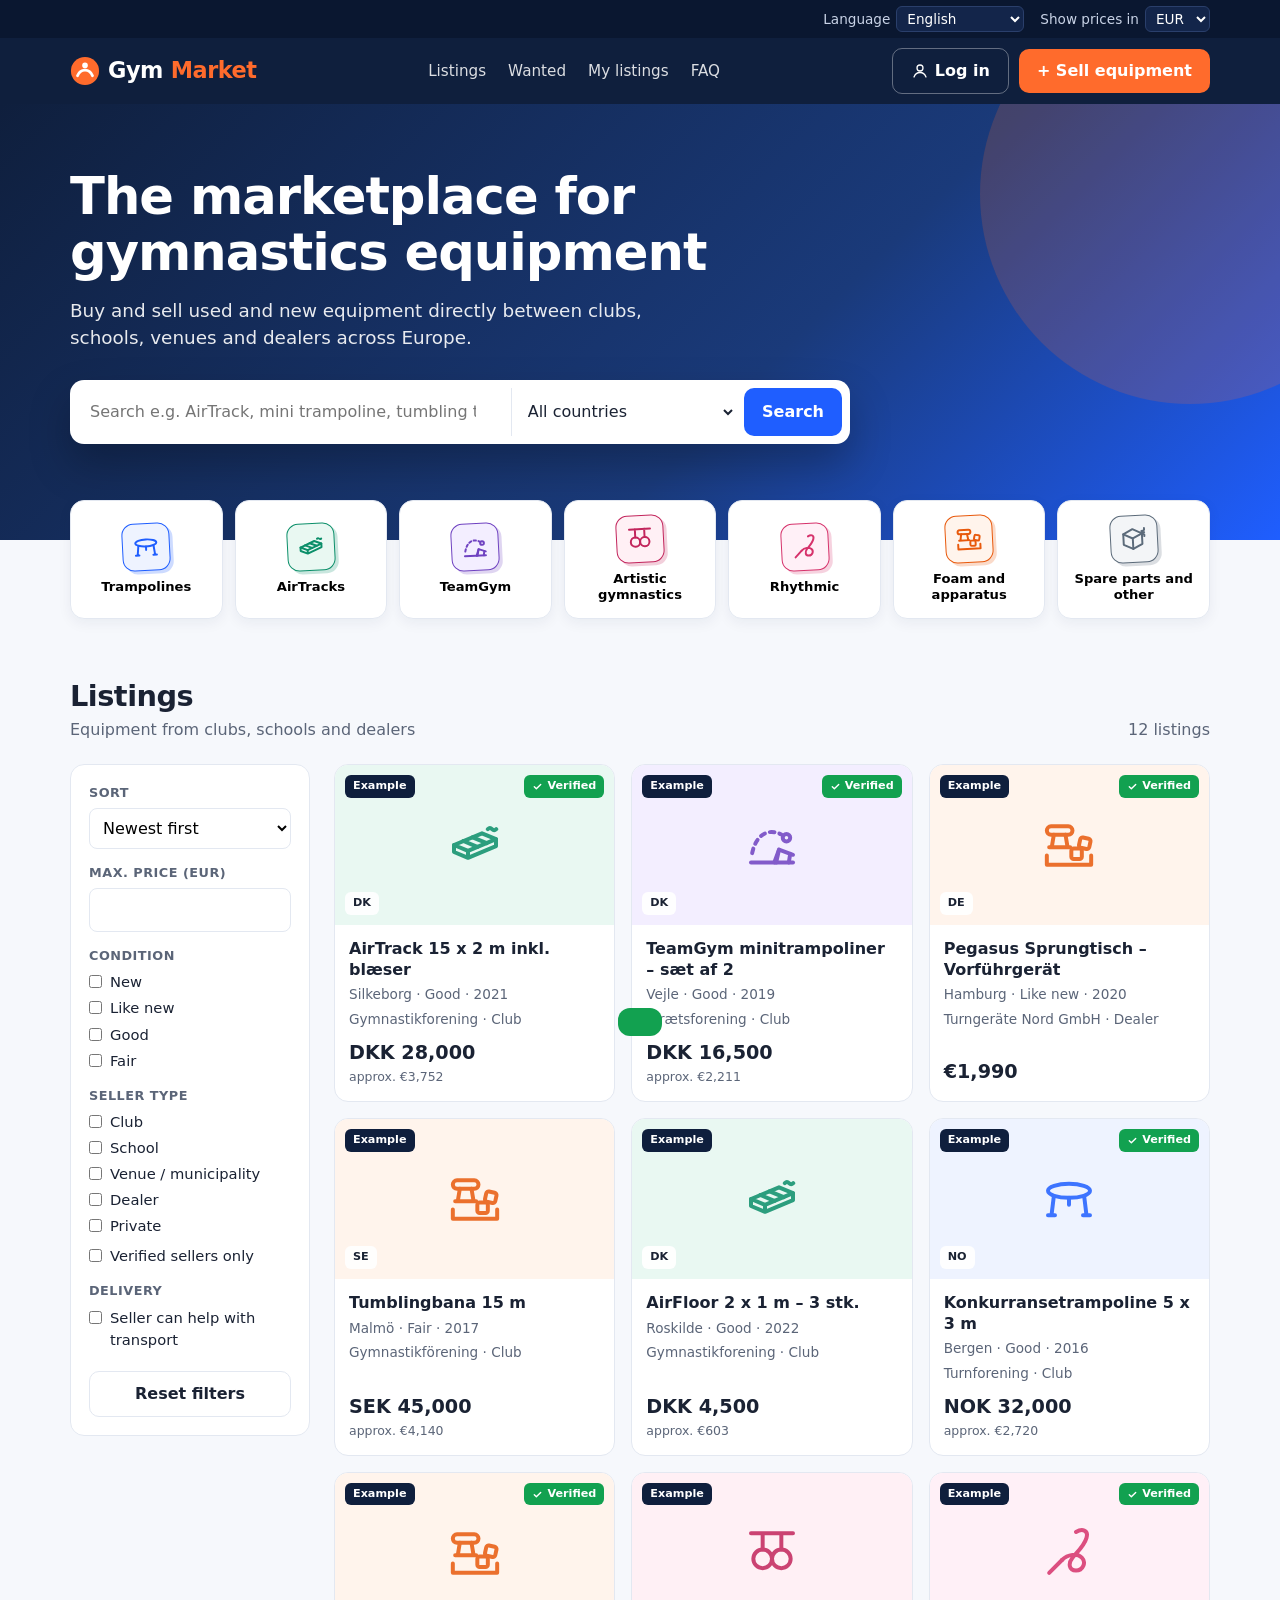
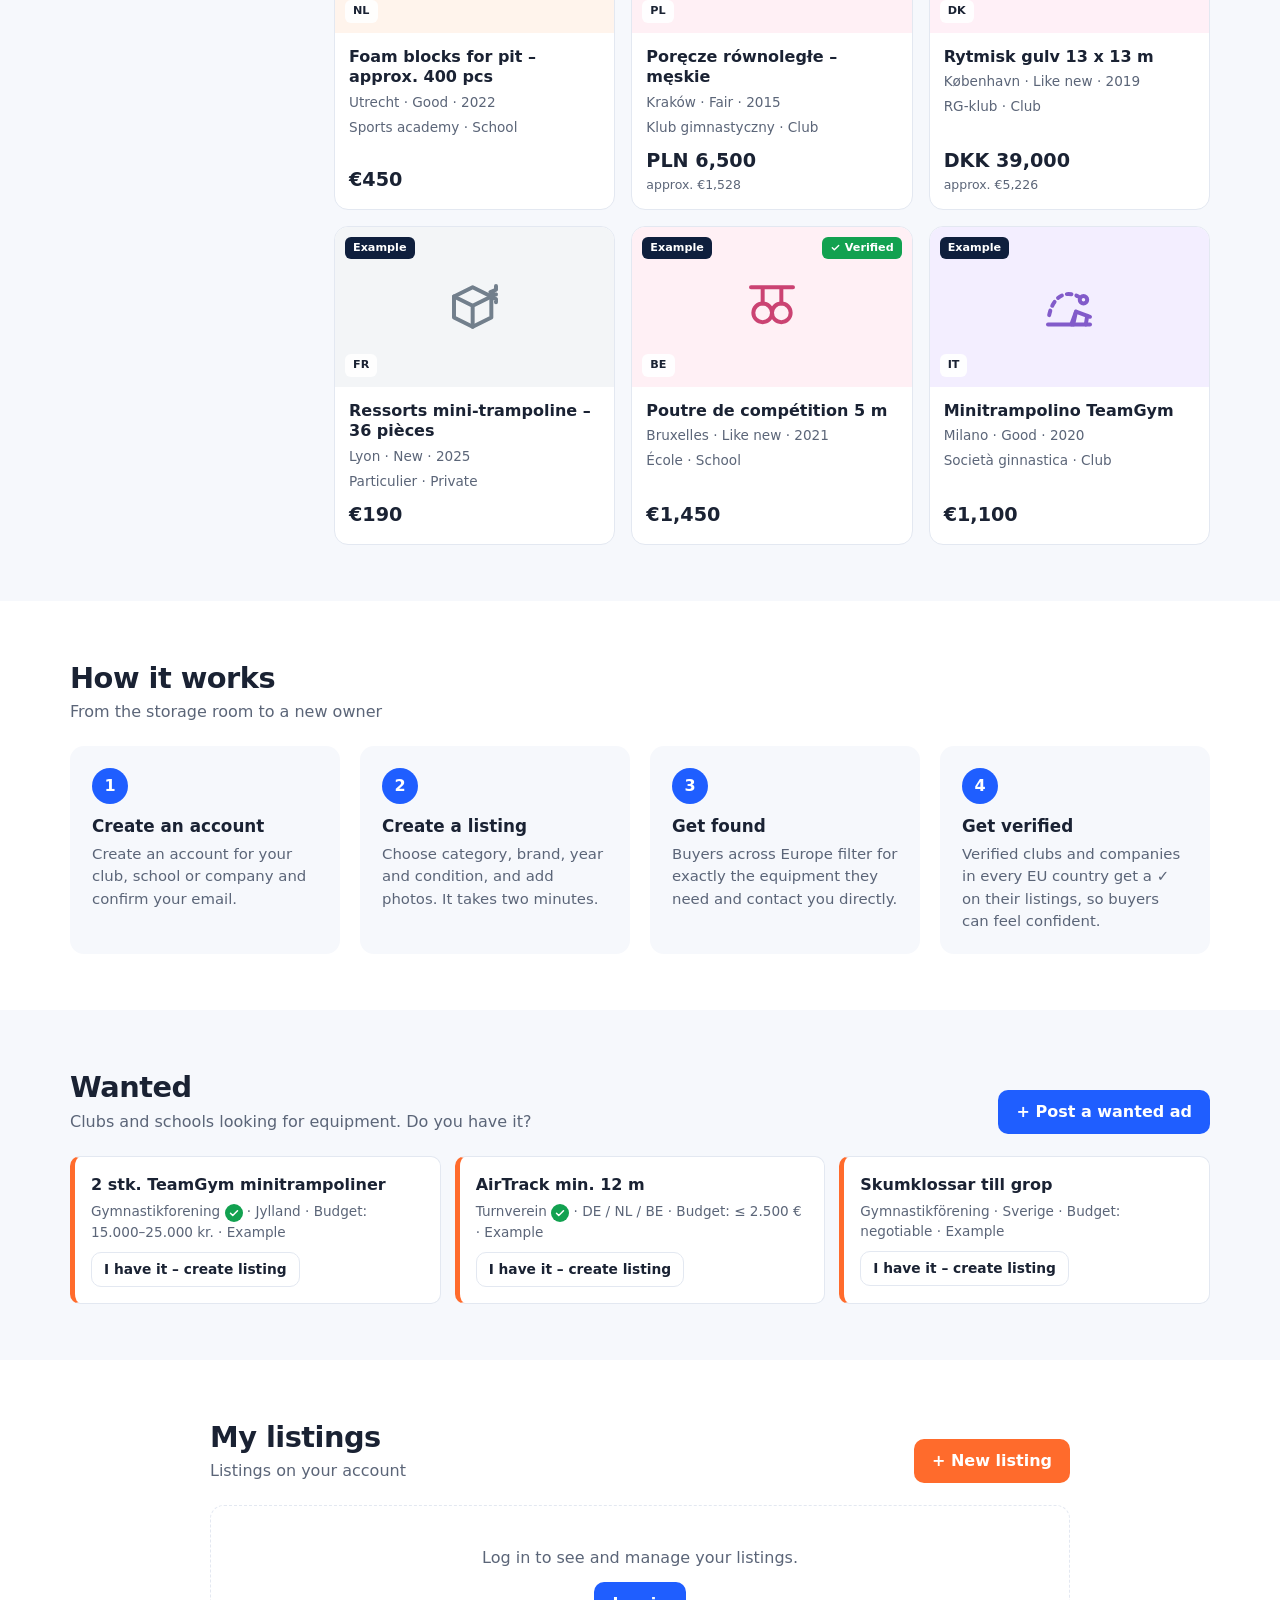
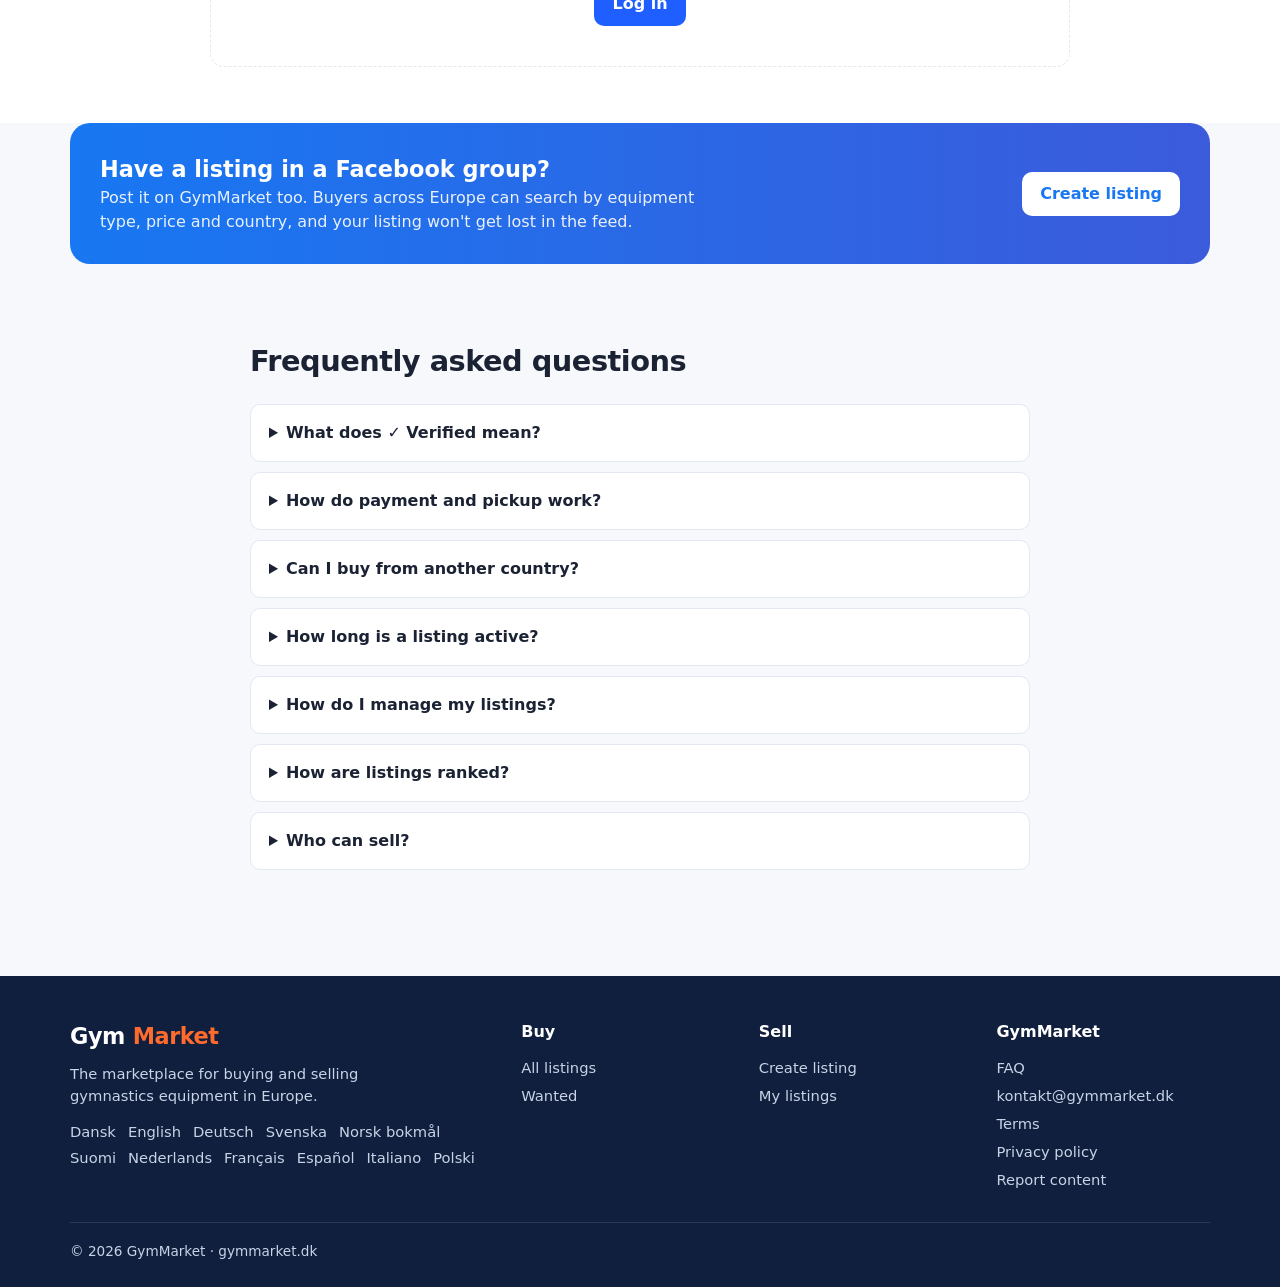
==== commit 7d0d757e: "Add files via upload" ====
--- a/index.html
+++ b/index.html
@@ -4,7 +4,9 @@
 <meta charset="UTF-8">
 <meta name="viewport" content="width=device-width, initial-scale=1.0">
 <title>GymMarket – Gymnastics equipment marketplace</title>
-<meta name="description" content="Buy and sell new and used gymnastics equipment across Europe: AirTracks, trampolines, vaulting equipment and mats. Køb og sælg gymnastikredskaber.">
+<meta name="description" content="Buy and sell new and used gymnastics equipment across Europe: AirTracks, trampolines, TeamGym and foam. Køb og sælg gymnastikredskaber.">
+<!-- Google Search Console: verificér helst via DNS (TXT-post hos one.com). Vælger du HTML-tag-metoden,
+     så indsæt koden her:  <meta name="google-site-verification" content="KODE-FRA-GOOGLE"> -->
 <link rel="canonical" href="https://gymmarket.dk/">
 <link rel="alternate" hreflang="da" href="https://gymmarket.dk/?lang=da">
 <link rel="alternate" hreflang="en" href="https://gymmarket.dk/?lang=en">
@@ -23,16 +25,15 @@
 <meta property="og:url" content="https://gymmarket.dk/">
 <meta property="og:type" content="website">
 <link rel="icon" href="favicon.svg" type="image/svg+xml">
-<link rel="stylesheet" href="assets/style.css?v=1.1.0">
-<script type="application/ld+json">{"@context":"https://schema.org","@type":"WebSite","name":"GymMarket","url":"https://gymmarket.dk/","inLanguage":["da","en","de","sv","nb","fi","nl","fr","es","it","pl"]}</script>
+<link rel="stylesheet" href="assets/style.css?v=3">
 </head>
 <body>
 
 <div class="topbar"><div class="wrap">
+  <span class="envbadge" id="envBadge" hidden>TEST</span>
   <label><span data-i18n="lang_label">Language</span> <select id="langSel"></select></label>
   <label><span data-i18n="cur_label">Show prices in</span> <select id="curSel"></select></label>
 </div></div>
-<div class="launch" id="launchBar"></div>
 
 <header>
   <div class="wrap nav">
@@ -42,13 +43,16 @@
     </a>
     <nav class="menu" id="menu">
       <a href="#annoncer" data-i18n="nav_buy"></a>
-      <a href="#soeges" data-i18n="nav_wanted"></a>
+      <a href="#efterlyses" data-i18n="nav_wanted"></a>
       <a href="#mine" data-i18n="nav_mine"></a>
-      <a href="#priser" data-i18n="nav_pricing"></a>
       <a href="#faq" data-i18n="nav_faq"></a>
+      <a href="#" class="m-only" data-sell data-i18n="nav_sell"></a>
     </nav>
-    <button class="btn btn-primary" type="button" data-open="mSell" data-i18n="nav_sell"></button>
-    <button class="burger" type="button" id="burger" data-i18n-aria="menu" aria-expanded="false">☰</button>
+    <div class="hdr-actions">
+      <button class="btn btn-line" type="button" id="userBtn"></button>
+      <button class="btn btn-primary" type="button" data-sell data-i18n="nav_sell"></button>
+      <button class="burger" type="button" id="burger" data-i18n-aria="menu" aria-expanded="false">☰</button>
+    </div>
   </div>
 </header>
 
@@ -62,12 +66,6 @@
       <select id="qCountry" data-i18n-aria="country"></select>
       <button class="btn btn-blue" type="submit" data-i18n="search_btn"></button>
     </form>
-    <div class="stats">
-      <div><b id="statCount">0</b><span data-i18n="stat_active"></span></div>
-      <div><b id="statPrice">0</b><span id="statPriceTxt"></span></div>
-      <div><b id="statCountries">0</b><span data-i18n="stat_countries"></span></div>
-      <div><b id="statDays">60</b><span data-i18n="stat_days"></span></div>
-    </div>
   </div>
 </section>
 
@@ -91,6 +89,7 @@
         <input type="number" id="fMax" min="0">
         <h4 data-i18n="condition"></h4><div id="fConds"></div>
         <h4 data-i18n="seller_type"></h4><div id="fSellers"></div>
+        <label class="chk" style="margin-top:8px"><input type="checkbox" id="fVerified"> <span data-i18n="f_verified"></span></label>
         <h4 data-i18n="delivery"></h4>
         <label class="chk"><input type="checkbox" id="fTransport"> <span data-i18n="f_transport"></span></label>
         <button class="btn btn-ghost" type="button" id="reset" style="width:100%;margin-top:16px" data-i18n="reset"></button>
@@ -112,11 +111,11 @@
   </div>
 </section>
 
-<section id="soeges">
+<section id="efterlyses">
   <div class="wrap">
     <div class="sec-head">
       <div><h2 data-i18n="wanted_h"></h2><p class="sub" data-i18n="wanted_sub"></p></div>
-      <button class="btn btn-blue" type="button" data-open="mWant" data-i18n="wanted_new"></button>
+      <button class="btn btn-blue" type="button" data-want data-i18n="wanted_new"></button>
     </div>
     <div class="wanted-list" id="wanted"></div>
   </div>
@@ -126,28 +125,9 @@
   <div class="wrap" style="max-width:900px">
     <div class="sec-head">
       <div><h2 data-i18n="mine_h"></h2><p class="sub" data-i18n="mine_sub"></p></div>
-      <button class="btn btn-primary" type="button" data-open="mSell" data-i18n="mine_new"></button>
+      <button class="btn btn-primary" type="button" data-sell data-i18n="mine_new"></button>
     </div>
     <div id="mineList"></div>
-  </div>
-</section>
-
-<section id="priser">
-  <div class="wrap" style="max-width:900px">
-    <div class="sec-head"><div><h2 data-i18n="pricing_h"></h2><p class="sub" data-i18n="pricing_sub"></p></div></div>
-    <div class="price-box">
-      <div class="price-banner" id="priceBanner"></div>
-      <table class="fees">
-        <thead><tr><th data-i18n="th_type"></th><th data-i18n="th_now"></th><th data-i18n="th_normal"></th></tr></thead>
-        <tbody id="feeRows"></tbody>
-      </table>
-      <div class="price-foot" id="priceFoot"></div>
-    </div>
-    <div class="price-notes">
-      <div class="note"><b data-i18n="note1_h"></b><span data-i18n="note1_p"></span></div>
-      <div class="note"><b data-i18n="note2_h"></b><span id="note2"></span></div>
-      <div class="note"><b data-i18n="note3_h"></b><span data-i18n="note3_p"></span></div>
-    </div>
   </div>
 </section>
 
@@ -155,7 +135,7 @@
   <div class="wrap">
     <div class="fb">
       <div><h3 data-i18n="fb_h"></h3><p data-i18n="fb_p"></p></div>
-      <button class="btn" type="button" data-open="mSell" data-i18n="fb_btn"></button>
+      <button class="btn" type="button" data-sell data-i18n="fb_btn"></button>
     </div>
   </div>
 </section>
@@ -163,8 +143,7 @@
 <section id="faq" style="padding-top:20px">
   <div class="wrap" style="max-width:820px">
     <h2 style="margin-bottom:20px" data-i18n="faq_h"></h2>
-    <details><summary data-i18n="q_price"></summary><p id="faqPrice"></p></details>
-    <details><summary data-i18n="q_fee"></summary><p data-i18n="a_fee"></p></details>
+    <details><summary data-i18n="q_verify"></summary><p data-i18n="a_verify"></p></details>
     <details><summary data-i18n="q_pay"></summary><p data-i18n="a_pay"></p></details>
     <details><summary data-i18n="q_cross"></summary><p data-i18n="a_cross"></p></details>
     <details><summary data-i18n="q_days"></summary><p id="faqDays"></p></details>
@@ -179,22 +158,85 @@
   <div class="wrap">
     <div class="fgrid">
       <div><div class="logo" style="color:#fff">Gym<span>Market</span></div><p style="margin-top:10px;font-size:.92rem;max-width:320px" data-i18n="footer_tag"></p><div class="langs" id="footLangs"></div></div>
-      <div><h4 data-i18n="f_buy"></h4><a href="#annoncer" data-i18n="f_all"></a><a href="#soeges" data-i18n="nav_wanted"></a></div>
-      <div><h4 data-i18n="f_sell"></h4><button class="flink" type="button" data-open="mSell" data-i18n="fb_btn"></button><a href="#mine" data-i18n="nav_mine"></a><a href="#priser" data-i18n="nav_pricing"></a></div>
-      <div><h4>GymMarket</h4><a href="#faq" data-i18n="nav_faq"></a><a href="mailto:kontakt@gymmarket.dk">kontakt@gymmarket.dk</a><button class="flink" type="button" data-open="mTerms" data-i18n="terms"></button><button class="flink" type="button" data-open="mPrivacy" data-i18n="privacy"></button><button class="flink" type="button" data-report="" data-i18n="report_content"></button></div>
-    </div>
-    <div class="copy">© <span id="yr"></span> GymMarket · gymmarket.dk · CVR: [indsættes] · v<span id="ver"></span></div>
+      <div><h4 data-i18n="f_buy"></h4><a href="#annoncer" data-i18n="f_all"></a><a href="#efterlyses" data-i18n="nav_wanted"></a></div>
+      <div><h4 data-i18n="f_sell"></h4><button class="flink" type="button" data-sell data-i18n="fb_btn"></button><a href="#mine" data-i18n="nav_mine"></a></div>
+      <div><h4>GymMarket</h4><a href="#faq" data-i18n="nav_faq"></a><a href="mailto:kontakt@gymmarket.dk" id="footMail">kontakt@gymmarket.dk</a><button class="flink" type="button" data-open="mTerms" data-i18n="terms"></button><button class="flink" type="button" data-open="mPrivacy" data-i18n="privacy"></button><button class="flink" type="button" data-report="" data-i18n="report_content"></button></div>
+    </div>
+    <div class="copy" id="copyLine"></div>
   </div>
 </footer>
 
 <div class="modal" id="mDetail" role="dialog" aria-modal="true">
   <div class="mbox"><button class="mclose" type="button" data-close aria-label="×">×</button><div id="detail"></div></div>
+</div>
+
+<div class="modal" id="mAuth" role="dialog" aria-modal="true">
+  <div class="mbox sm"><button class="mclose" type="button" data-close aria-label="×">×</button>
+    <div class="mcontent">
+      <div class="notice info" id="authReason" hidden></div>
+      <div id="paneLogin">
+        <h2 data-i18n="auth_login_h"></h2>
+        <form id="loginForm" class="form-grid" style="margin-top:16px" novalidate>
+          <div class="full"><label class="l" for="liEmail" data-i18n="l_email"></label><input id="liEmail" type="email" required autocomplete="email"></div>
+          <div class="full"><label class="l" for="liPw" data-i18n="l_password"></label><input id="liPw" type="password" required autocomplete="current-password"></div>
+          <div class="full form-err" id="loginErr" aria-live="assertive"></div>
+          <div class="full"><button class="btn btn-primary" type="submit" style="width:100%" data-i18n="btn_login"></button></div>
+        </form>
+        <p class="switch"><button type="button" class="link" data-pane="paneSignup" data-i18n="to_signup"></button></p>
+      </div>
+      <div id="paneSignup" hidden>
+        <h2 data-i18n="auth_signup_h"></h2>
+        <form id="signupForm" class="form-grid" style="margin-top:16px" novalidate>
+          <div class="full"><label class="l" for="suName" data-i18n="l_name"></label><input id="suName" required maxlength="80" autocomplete="name"></div>
+          <div><label class="l" for="suEmail" data-i18n="l_email"></label><input id="suEmail" type="email" required maxlength="120" autocomplete="email"></div>
+          <div><label class="l" for="suPw" data-i18n="l_password"></label><input id="suPw" type="password" required minlength="8" autocomplete="new-password"><div class="hint" data-i18n="pw_hint"></div></div>
+          <div><label class="l" for="suType" data-i18n="l_user_type"></label><select id="suType" required></select></div>
+          <div id="suOrgWrap"><label class="l" for="suOrg" data-i18n="l_org_name"></label><input id="suOrg" maxlength="120"></div>
+          <div><label class="l" for="suCountry" data-i18n="l_country"></label><select id="suCountry" required></select></div>
+          <div><label class="l" for="suPhone" data-i18n="l_phone"></label><input id="suPhone" type="tel" maxlength="24" autocomplete="tel"></div>
+          <div class="full"><label class="chk"><input type="checkbox" id="suTrader"> <span data-i18n="l_is_trader"></span></label></div>
+          <div class="full sub-box" id="traderBox" hidden>
+            <p class="full hint" data-i18n="trader_help"></p>
+            <div><label class="l" for="suCompany" data-i18n="l_company"></label><input id="suCompany" maxlength="120"></div>
+            <div><label class="l" for="suVat" data-i18n="l_vat"></label><input id="suVat" maxlength="40"><div class="hint" id="suVatHint"></div></div>
+            <div class="full"><label class="l" for="suAddress" data-i18n="l_address"></label><input id="suAddress" maxlength="200"></div>
+          </div>
+          <div class="full"><label class="chk"><input type="checkbox" id="suTerms" required> <span data-i18n="l_terms"></span>&nbsp;(<button type="button" class="link" data-open="mTerms" data-i18n="terms"></button>)</label></div>
+          <div class="full form-err" id="signupErr" aria-live="assertive"></div>
+          <div class="full"><button class="btn btn-primary" type="submit" style="width:100%" data-i18n="btn_signup"></button></div>
+        </form>
+        <p class="switch"><button type="button" class="link" data-pane="paneLogin" data-i18n="to_login"></button></p>
+      </div>
+      <div id="paneVerify" hidden>
+        <h2 data-i18n="verify_h"></h2>
+        <p id="verifyText" style="margin:10px 0 16px"></p>
+        <div class="notice demo" id="verifyDemo" hidden></div>
+        <form id="verifyForm" class="form-grid" novalidate>
+          <div class="full"><label class="l" for="vCode" data-i18n="l_code"></label><input id="vCode" class="code-input" inputmode="numeric" maxlength="6" required pattern="\d{6}" autocomplete="one-time-code"></div>
+          <div class="full form-err" id="verifyErr" aria-live="assertive"></div>
+          <div class="full"><button class="btn btn-primary" type="submit" style="width:100%" data-i18n="btn_verify"></button></div>
+        </form>
+        <p class="switch"><button type="button" class="link" id="resendBtn" data-i18n="resend"></button></p>
+      </div>
+      <div id="paneLink" hidden>
+        <h2 data-i18n="verify_h"></h2>
+        <p id="linkText" style="margin:10px 0 16px"></p>
+        <button class="btn btn-ghost" type="button" data-pane="paneLogin" data-i18n="btn_login"></button>
+        <p class="switch"><button type="button" class="link" id="resendLinkBtn" data-i18n="resend"></button></p>
+      </div>
+    </div>
+  </div>
+</div>
+
+<div class="modal" id="mProfile" role="dialog" aria-modal="true">
+  <div class="mbox sm"><button class="mclose" type="button" data-close aria-label="×">×</button><div class="mcontent" id="profileBody"></div></div>
 </div>
 
 <div class="modal" id="mSell" role="dialog" aria-modal="true" aria-labelledby="sellH">
   <div class="mbox"><button class="mclose" type="button" data-close aria-label="×">×</button>
     <div class="mcontent">
-      <h2 id="sellH" data-i18n="sell_h"></h2><p class="sub" style="margin-bottom:18px" data-i18n="req_note"></p>
+      <h2 id="sellH" data-i18n="sell_h"></h2>
+      <p class="sub" id="sellAs" style="margin:4px 0 18px"></p>
       <form id="sellForm" class="form-grid" novalidate>
         <div class="full"><label class="l" for="sTitle" data-i18n="l_title"></label><input id="sTitle" required minlength="3" maxlength="80" data-i18n-ph="ph_title"></div>
         <div><label class="l" for="sCat" data-i18n="l_cat"></label><select id="sCat" required></select></div>
@@ -205,26 +247,13 @@
         <div><label class="l" for="sCurrency" data-i18n="l_currency"></label><select id="sCurrency" required></select></div>
         <div><label class="l" for="sPrice" data-i18n="l_price"></label><input id="sPrice" type="number" min="0" max="100000000" required></div>
         <div><label class="l" for="sNew" data-i18n="l_new"></label><input id="sNew" type="number" min="0" max="100000000"></div>
-        <div class="full"><div class="fee-live" id="feeLive" aria-live="polite"></div></div>
         <div><label class="l" for="sCity" data-i18n="l_city"></label><input id="sCity" required maxlength="60"></div>
         <div><label class="l" for="sPost" data-i18n="l_postcode"></label><input id="sPost" maxlength="12"></div>
         <div class="full"><label class="l" for="sDesc" data-i18n="l_desc"></label><textarea id="sDesc" maxlength="3000" data-i18n-ph="ph_desc"></textarea></div>
         <div class="full"><label class="l" for="sImgs" data-i18n="l_imgs"></label><input id="sImgs" type="file" accept="image/*" multiple><div class="previews" id="previews"></div></div>
-        <div><label class="l" for="sSeller" data-i18n="l_seller"></label><select id="sSeller" required></select></div>
-        <div><label class="l" for="sName" data-i18n="l_name"></label><input id="sName" required maxlength="80"></div>
-        <div><label class="l" for="sEmail" data-i18n="l_email"></label><input id="sEmail" type="email" required maxlength="120"></div>
-        <div><label class="l" for="sPhone" data-i18n="l_phone"></label><input id="sPhone" type="tel" maxlength="24"></div>
         <div class="full"><label class="chk"><input type="checkbox" id="sTransport"> <span data-i18n="l_transport"></span></label></div>
-        <div class="full"><label class="chk"><input type="checkbox" id="sTrader"> <span data-i18n="l_is_trader"></span></label></div>
-        <div class="full trader-box" id="traderBox" hidden>
-          <p class="full sub" style="font-size:.86rem" data-i18n="trader_help"></p>
-          <div><label class="l" for="sCompany" data-i18n="l_company"></label><input id="sCompany" maxlength="120"></div>
-          <div><label class="l" for="sVat" data-i18n="l_vat"></label><input id="sVat" maxlength="40"></div>
-          <div class="full"><label class="l" for="sAddress" data-i18n="l_address"></label><input id="sAddress" maxlength="200"></div>
-        </div>
-        <div class="full"><label class="chk"><input type="checkbox" id="sTerms" required> <span data-i18n="l_terms"></span>&nbsp;(<button type="button" class="link" data-open="mTerms" data-i18n="terms"></button>)</label></div>
         <div class="full form-err" id="sellErr" aria-live="assertive"></div>
-        <div class="full"><button class="btn btn-primary" type="submit" id="sellBtn" style="width:100%"></button></div>
+        <div class="full"><button class="btn btn-primary" type="submit" id="sellBtn" style="width:100%" data-i18n="btn_create"></button></div>
       </form>
     </div>
   </div>
@@ -238,8 +267,6 @@
         <div class="full"><label class="l" for="wTitle" data-i18n="w_title"></label><input id="wTitle" required minlength="3" maxlength="80" data-i18n-ph="w_ph"></div>
         <div><label class="l" for="wBudget" data-i18n="w_budget"></label><input id="wBudget" maxlength="40"></div>
         <div><label class="l" for="wArea" data-i18n="w_area"></label><input id="wArea" maxlength="40"></div>
-        <div><label class="l" for="wName" data-i18n="w_name"></label><input id="wName" required maxlength="80"></div>
-        <div><label class="l" for="wEmail" data-i18n="w_email"></label><input id="wEmail" type="email" required maxlength="120"></div>
         <div class="full form-err" id="wantErr" aria-live="assertive"></div>
         <div class="full"><button class="btn btn-blue" type="submit" id="wantBtn" style="width:100%" data-i18n="w_btn"></button></div>
       </form>
@@ -268,28 +295,28 @@
   </div>
 </div>
 
-<div class="modal" id="mPay" role="dialog" aria-modal="true">
-  <div class="mbox sm"><button class="mclose" type="button" data-close aria-label="×">×</button><div class="mcontent" id="payBody"></div></div>
-</div>
-
 <div class="modal" id="mTerms" role="dialog" aria-modal="true">
   <div class="mbox"><button class="mclose" type="button" data-close aria-label="×">×</button>
-    <div class="mcontent"><h2 data-i18n="terms"></h2><p style="margin-top:8px"><em class="legalnote"></em></p><div data-i18n-html="terms_html"></div></div>
+    <div class="mcontent"><h2 data-i18n="terms"></h2><p style="margin-top:8px"><em class="legalnote"></em></p><div data-legal="terms_html"></div></div>
   </div>
 </div>
 <div class="modal" id="mPrivacy" role="dialog" aria-modal="true">
   <div class="mbox"><button class="mclose" type="button" data-close aria-label="×">×</button>
-    <div class="mcontent"><h2 data-i18n="privacy"></h2><p style="margin-top:8px"><em class="legalnote"></em></p><div data-i18n-html="privacy_html"></div></div>
+    <div class="mcontent"><h2 data-i18n="privacy"></h2><p style="margin-top:8px"><em class="legalnote"></em></p><div data-legal="privacy_html"></div></div>
   </div>
 </div>
 
 <div class="toast" id="toast" role="status" aria-live="polite"></div>
 
-<script src="assets/config.js?v=1.1.0"></script>
-<script src="assets/i18n.js?v=1.1.0"></script>
-<script src="assets/data-demo.js?v=1.1.0"></script>
-<script src="assets/store.js?v=1.1.0"></script>
-<script src="assets/app.js?v=1.1.0"></script>
-<script src="assets/fb-import.js?v=1.1.0"></script>
+<script src="assets/config.js?v=3"></script>
+<script src="assets/registries.js?v=3"></script>
+<script src="assets/i18n-verify.js?v=3"></script>
+<script src="assets/i18n-overrides.js?v=3"></script>
+<script src="assets/i18n.js?v=3"></script>
+<script src="assets/icons.js?v=3"></script>
+<script src="assets/data-demo.js?v=3"></script>
+<script src="assets/store.js?v=3"></script>
+<script src="assets/app.js?v=3"></script>
+<script src="assets/fb-import.js?v=3"></script>
 </body>
 </html>
--- a/assets/style.css
+++ b/assets/style.css
@@ -8,30 +8,33 @@
 .wrap{max-width:1180px;margin:0 auto;padding:0 20px}
 :focus-visible{outline:3px solid var(--accent);outline-offset:2px}
 [hidden]{display:none!important}
-
 .topbar{background:#0a1730;color:#c9d3e6;font-size:.85rem}
 .topbar .wrap{display:flex;justify-content:flex-end;gap:16px;align-items:center;min-height:38px;flex-wrap:wrap}
 .topbar label{display:flex;gap:6px;align-items:center}
 .topbar select{background:#13254a;color:#fff;border:1px solid #2a3f6b;border-radius:6px;padding:3px 6px}
-.launch{background:var(--accent);color:#fff;text-align:center;font-size:.92rem;font-weight:600;padding:8px 16px}
+.envbadge{background:#e5b84f;color:#3a2a00;font-weight:800;font-size:.75rem;padding:2px 8px;border-radius:6px;margin-right:auto}
 header{background:var(--navy);color:#fff;position:sticky;top:0;z-index:50}
 .nav{display:flex;align-items:center;justify-content:space-between;height:66px;gap:16px}
 .logo{font-weight:800;font-size:1.4rem;letter-spacing:-.5px;display:flex;align-items:center;gap:8px}
 .logo span{color:var(--accent)}.logo svg{width:30px;height:30px}
 .menu{display:flex;gap:22px;font-size:.95rem}
+.m-only{display:none}
 .menu a{opacity:.85}.menu a:hover{opacity:1}
+.hdr-actions{display:flex;gap:10px;align-items:center}
 .btn{display:inline-flex;align-items:center;justify-content:center;gap:6px;border:0;border-radius:10px;padding:10px 18px;font-weight:600;cursor:pointer;transition:.15s;text-align:center}
 .btn:disabled{opacity:.6;cursor:wait}
 .btn-primary{background:var(--accent);color:#fff}.btn-primary:hover{filter:brightness(.93)}
 .btn-blue{background:var(--blue);color:#fff}.btn-blue:hover{background:var(--blue-d)}
 .btn-ghost{background:#fff;border:1.5px solid var(--line);color:var(--text)}
 .btn-ghost:hover{border-color:var(--blue);color:var(--blue)}
+.btn-line{background:transparent;border:1.5px solid rgba(255,255,255,.35);color:#fff}
+.btn-line:hover{border-color:#fff}
 .btn-sm{padding:6px 12px;font-size:.86rem}
 .btn-danger{background:#fff;border:1.5px solid #f2c4c4;color:var(--red)}
 .burger{display:none;background:none;border:0;color:#fff;font-size:1.6rem;cursor:pointer}
 .link{background:none;border:0;color:var(--blue);cursor:pointer;padding:0;text-decoration:underline}
-
-.hero{background:linear-gradient(135deg,#0f1f3d 0%,#1a3a7a 60%,#1f5eff 100%);color:#fff;padding:64px 0 90px;position:relative;overflow:hidden}
+.vcheck{display:inline-flex;align-items:center;justify-content:center;width:18px;height:18px;border-radius:50%;background:var(--green);color:#fff;vertical-align:-3px}
+.hero{background:linear-gradient(135deg,#0f1f3d 0%,#1a3a7a 60%,#1f5eff 100%);color:#fff;padding:64px 0 96px;position:relative;overflow:hidden}
 .hero:after{content:"";position:absolute;right:-120px;top:-120px;width:420px;height:420px;border-radius:50%;background:rgba(255,107,44,.18)}
 .hero .wrap{position:relative;z-index:2}
 .hero h1{font-size:clamp(1.7rem,4.5vw,3.2rem);line-height:1.1;max-width:760px;letter-spacing:-1px;overflow-wrap:anywhere;hyphens:auto}
@@ -40,20 +43,18 @@
 .search input,.search select{border:0;padding:12px;color:var(--text);background:transparent;min-width:0}
 .search input{flex:2}.search select{flex:1;border-left:1px solid var(--line)}
 .search input:focus,.search select:focus{outline:none}
-.stats{display:flex;gap:40px;margin-top:34px;flex-wrap:wrap}
-.stats b{font-size:1.6rem;display:block}.stats span{opacity:.8;font-size:.9rem}
-
 section{padding:56px 0;scroll-margin-top:70px}
 .sec-head{display:flex;justify-content:space-between;align-items:end;margin-bottom:22px;gap:16px;flex-wrap:wrap}
 h2{font-size:1.8rem;letter-spacing:-.5px}
 .sub{color:var(--muted)}
-
 .cats{display:grid;grid-template-columns:repeat(auto-fill,minmax(142px,1fr));gap:12px;margin-top:-40px;position:relative;z-index:3}
 .cat{background:var(--card);border:1.5px solid var(--line);border-radius:var(--r);padding:14px 8px;text-align:center;cursor:pointer;transition:.15s;box-shadow:0 4px 14px rgba(15,31,61,.06);hyphens:auto;-webkit-hyphens:auto}
 .cat:hover,.cat.active{border-color:var(--blue);transform:translateY(-2px)}
 .cat.active{background:#eef3ff}
-.cat .ic{font-size:1.7rem}.cat div:last-child{font-weight:600;font-size:.82rem;margin-top:4px;line-height:1.25}
-
+.cat .ic{width:48px;height:48px;margin:0 auto 8px;display:flex;align-items:center;justify-content:center;border:1.5px solid var(--k);background:var(--b);color:var(--k);border-radius:12px;transform:rotate(-3deg);transition:.15s;box-shadow:3px 3px 0 color-mix(in srgb,var(--k) 22%,transparent)}
+.cat:hover .ic,.cat.active .ic{transform:rotate(0);background:var(--k);color:#fff}
+.cat div:last-child{font-weight:600;font-size:.82rem;margin-top:4px;line-height:1.25}
+.ph{color:var(--k);display:flex;opacity:.85}
 .layout{display:grid;grid-template-columns:240px 1fr;gap:24px}
 .filters{background:var(--card);border-radius:var(--r);padding:18px;border:1px solid var(--line);height:fit-content;position:sticky;top:86px}
 .filters h4{font-size:.8rem;text-transform:uppercase;color:var(--muted);margin:14px 0 6px;letter-spacing:.5px}
@@ -64,9 +65,9 @@
 .grid{display:grid;grid-template-columns:repeat(auto-fill,minmax(230px,1fr));gap:16px;align-content:start}
 .card{background:var(--card);border-radius:var(--r);overflow:hidden;border:1px solid var(--line);cursor:pointer;transition:.15s;display:flex;flex-direction:column}
 .card:hover{box-shadow:0 12px 28px rgba(15,31,61,.12);transform:translateY(-2px)}
-.thumb{height:160px;display:flex;align-items:center;justify-content:center;font-size:3.4rem;position:relative;overflow:hidden}
+.thumb{height:160px;display:flex;align-items:center;justify-content:center;position:relative;overflow:hidden}
 .thumb img{width:100%;height:100%;object-fit:cover}
-.badge{position:absolute;top:10px;left:10px;background:var(--navy);color:#fff;font-size:.7rem;font-weight:700;padding:3px 8px;border-radius:6px}
+.badge{position:absolute;top:10px;left:10px;background:var(--navy);color:#fff;font-size:.7rem;font-weight:700;padding:3px 8px;border-radius:6px;display:inline-flex;align-items:center;gap:4px}
 .badge.v{left:auto;right:10px;background:var(--green)}
 .badge.flag{top:auto;bottom:10px;left:10px;background:rgba(255,255,255,.92);color:var(--text)}
 .card .body{padding:14px;flex:1;display:flex;flex-direction:column}
@@ -75,47 +76,27 @@
 .price{font-weight:800;font-size:1.2rem;margin-top:auto;padding-top:10px}
 .price small{display:block;font-weight:500;color:var(--muted);font-size:.78rem}
 .empty{grid-column:1/-1;text-align:center;padding:40px;color:var(--muted);background:#fff;border-radius:var(--r);border:1px dashed var(--line)}
-
 .how{background:#fff}
 .steps{display:grid;grid-template-columns:repeat(4,1fr);gap:20px}
 .step{padding:22px;border-radius:var(--r);background:var(--bg)}
 .step .n{width:36px;height:36px;border-radius:50%;background:var(--blue);color:#fff;display:flex;align-items:center;justify-content:center;font-weight:700;margin-bottom:10px}
 .step h3{font-size:1.05rem;margin-bottom:4px}.step p{color:var(--muted);font-size:.93rem}
-
 .wanted-list{display:grid;grid-template-columns:repeat(auto-fill,minmax(290px,1fr));gap:14px}
 .want{background:#fff;border:1px solid var(--line);border-left:5px solid var(--accent);border-radius:10px;padding:16px}
 .want b{display:block}.want .meta{margin:4px 0 10px}
-
-.price-box{background:#fff;border-radius:var(--r);border:1px solid var(--line);overflow:hidden}
-.price-banner{background:#eafaf1;color:#0b6b36;padding:16px 20px;font-weight:600;border-bottom:1px solid var(--line)}
-.price-banner.paid{background:#eef3ff;color:var(--blue-d)}
-table.fees{width:100%;border-collapse:collapse}
-.fees th,.fees td{padding:13px 20px;text-align:left;border-bottom:1px solid var(--line);font-size:.95rem}
-.fees th{background:var(--navy);color:#fff;font-weight:600}
-.fees tr:last-child td{border-bottom:0}
-.fees .now{font-weight:800;color:var(--green)}
-.fees .old{color:var(--muted)}
-.price-foot{padding:12px 20px;font-size:.86rem;color:var(--muted);background:var(--bg)}
-.price-notes{display:grid;grid-template-columns:repeat(auto-fit,minmax(240px,1fr));gap:14px;margin-top:18px}
-.note{background:#fff;border:1px solid var(--line);border-radius:12px;padding:16px;font-size:.93rem}
-.note b{display:block;margin-bottom:4px}
-
 .mine-row{display:grid;grid-template-columns:64px 1fr auto;gap:14px;align-items:center;background:#fff;border:1px solid var(--line);border-radius:12px;padding:12px;margin-bottom:10px}
-.mthumb{width:64px;height:64px;border-radius:8px;display:flex;align-items:center;justify-content:center;font-size:1.8rem;overflow:hidden}
+.mthumb{width:64px;height:64px;border-radius:8px;display:flex;align-items:center;justify-content:center;overflow:hidden}
 .mthumb img{width:100%;height:100%;object-fit:cover}
 .mine-actions{display:flex;gap:6px;flex-wrap:wrap;justify-content:flex-end}
 .chip{display:inline-block;font-size:.74rem;font-weight:700;padding:2px 8px;border-radius:20px;margin-right:6px}
-.chip.aktiv{background:#e3f7ea;color:#0b6b36}.chip.afventer_betaling{background:#fff1d6;color:#8a5a00}
-.chip.udloebet,.chip.kladde{background:#eceff4;color:#4d5668}.chip.solgt{background:#e8eeff;color:var(--blue-d)}
-
+.chip.aktiv,.chip.ok{background:#e3f7ea;color:#0b6b36}.chip.afventer_betaling,.chip.pending{background:#fff1d6;color:#8a5a00}
+.chip.udloebet,.chip.kladde,.chip.none{background:#eceff4;color:#4d5668}.chip.solgt{background:#e8eeff;color:var(--blue-d)}.chip.no{background:#fde8e8;color:var(--red)}
 .fb{background:linear-gradient(90deg,#1877f2,#3b5bdb);color:#fff;border-radius:20px;padding:30px;display:flex;justify-content:space-between;align-items:center;gap:20px;flex-wrap:wrap}
 .fb h3{font-size:1.4rem}.fb p{opacity:.9;max-width:640px}
 .fb .btn{background:#fff;color:#1877f2}
-
 details{background:#fff;border:1px solid var(--line);border-radius:10px;padding:16px 18px;margin-bottom:10px}
 summary{font-weight:600;cursor:pointer}
 details p{color:var(--muted);margin-top:8px}
-
 footer{background:var(--navy);color:#c9d3e6;padding:44px 0 26px;margin-top:40px}
 .fgrid{display:grid;grid-template-columns:2fr 1fr 1fr 1fr;gap:24px}
 footer h4{color:#fff;margin-bottom:10px}
@@ -124,13 +105,12 @@
 .langs{display:flex;flex-wrap:wrap;gap:4px 12px;margin-top:14px;font-size:.85rem}
 .langs a{display:inline;padding:0}
 .copy{border-top:1px solid rgba(255,255,255,.12);margin-top:28px;padding-top:18px;font-size:.85rem}
-
 .modal{position:fixed;inset:0;background:rgba(10,20,40,.6);display:none;align-items:flex-start;justify-content:center;z-index:100;padding:30px 16px;overflow-y:auto}
 .modal.open{display:flex}
 .mbox{background:#fff;border-radius:18px;max-width:720px;width:100%;position:relative;overflow:hidden}
-.mbox.sm{max-width:520px}
+.mbox.sm{max-width:540px}
 .mclose{position:absolute;top:12px;right:12px;background:#fff;border:0;width:36px;height:36px;border-radius:50%;font-size:1.3rem;cursor:pointer;box-shadow:0 2px 8px rgba(0,0,0,.15);z-index:2}
-.mhero{height:300px;display:flex;align-items:center;justify-content:center;font-size:6rem;background:#eef1f6}
+.mhero{height:300px;display:flex;align-items:center;justify-content:center;background:#eef1f6}
 .mhero img{width:100%;height:100%;object-fit:contain;background:#111}
 .gal{display:flex;gap:6px;padding:8px 26px 0;flex-wrap:wrap}
 .gal button{width:62px;height:62px;border:2px solid transparent;border-radius:8px;overflow:hidden;cursor:pointer;padding:0;background:none}
@@ -145,43 +125,41 @@
 .notice{border-radius:10px;padding:12px 14px;font-size:.88rem;margin-top:12px}
 .notice.priv{background:#fff6e5;color:#7a5200;border:1px solid #f3dca8}
 .notice.trader{background:#eef3ff;color:var(--blue-d);border:1px solid #c9d8ff}
+.notice.ver{background:#e9f8ef;color:#0b6b36;border:1px solid #bfe9cf}
+.notice.info{background:#eef3ff;color:var(--blue-d);border:1px solid #c9d8ff;margin:0 0 14px}
+.notice.demo{background:#fff6e5;color:#7a5200;border:1px dashed #e5b84f;margin:0 0 14px}
 .form-grid{display:grid;grid-template-columns:1fr 1fr;gap:14px}
 .form-grid .full{grid-column:1/-1}
 .form-grid label.l{font-size:.88rem;font-weight:600;display:block;margin-bottom:4px}
 .form-grid input:not([type=checkbox]),.form-grid select,.form-grid textarea{width:100%;padding:10px;border:1px solid var(--line);border-radius:8px;background:#fff}
 .form-grid textarea{min-height:90px;resize:vertical}
-.trader-box{background:var(--bg);border-radius:12px;padding:14px;display:grid;grid-template-columns:1fr 1fr;gap:12px}
-.trader-box .full{grid-column:1/-1}
-.fee-live{background:#eafaf1;border:1px solid #bfe9cf;color:#0b6b36;border-radius:10px;padding:12px 14px;font-size:.93rem}
-.fee-live.paid{background:#eef3ff;border-color:#c9d8ff;color:var(--blue-d)}
+.hint{font-size:.8rem;color:var(--muted);margin-top:3px}
+.hint.ok{color:var(--green);font-weight:600}.hint.bad{color:var(--red)}
+.sub-box{background:var(--bg);border-radius:12px;padding:14px;display:grid;grid-template-columns:1fr 1fr;gap:12px}
+.sub-box .full{grid-column:1/-1}
+.code-input{font-size:1.6rem!important;letter-spacing:.4em;text-align:center;font-weight:700}
 .previews{display:flex;gap:8px;flex-wrap:wrap;margin-top:8px}
 .previews img{width:70px;height:70px;object-fit:cover;border-radius:8px}
 .form-err{color:var(--red);font-size:.9rem;min-height:1.2em}
+.switch{text-align:center;margin-top:14px;font-size:.92rem;color:var(--muted)}
+.prof-head{display:flex;gap:14px;align-items:center;margin-bottom:16px}
+.avatar{width:56px;height:56px;border-radius:50%;background:#eef3ff;color:var(--blue);display:flex;align-items:center;justify-content:center;flex-shrink:0}
+.prof-rows{display:grid;gap:8px;background:var(--bg);border-radius:12px;padding:14px;margin-bottom:16px;font-size:.92rem}
+.prof-rows div{display:flex;justify-content:space-between;gap:12px;flex-wrap:wrap}
+.prof-rows span{color:var(--muted)}
 .toast{position:fixed;bottom:24px;left:50%;transform:translateX(-50%) translateY(160px);background:var(--green);color:#fff;padding:14px 22px;border-radius:12px;font-weight:600;transition:.3s;z-index:200;max-width:90vw}
 .toast.err{background:var(--red)}
 .toast.show{transform:translateX(-50%) translateY(0)}
-
-/* Facebook-import */
-.fbi-hint{background:#eef3ff;border:1px solid #c9d8ff;border-radius:10px;padding:10px 14px;font-size:.92rem;margin:-6px 0 16px;display:flex;gap:8px;align-items:center;flex-wrap:wrap}
-.fbi-help{font-size:.8rem;color:var(--muted);margin-top:4px}
-.fbi-priv{background:#eafaf1;color:#0b6b36;border-radius:10px;padding:10px 14px;font-size:.86rem;margin-bottom:16px}
-.fbi-banner{background:#fff6e5;border:1px solid #f3dca8;color:#7a5200;border-radius:10px;padding:12px 14px;font-size:.92rem;margin-bottom:16px}
-#sellForm .gm-auto{background:#fffbe6!important;border-color:#e8c04a!important}
-.fbi-found{background:var(--bg);border-radius:10px;padding:12px 14px;font-size:.88rem;margin-top:8px}
-.fbi-found b{display:block;margin-bottom:4px}
-.fbi-found span{display:inline-block;background:#fff;border:1px solid var(--line);border-radius:20px;padding:2px 10px;margin:3px 4px 0 0}
-.fb-btns{display:flex;gap:10px;flex-wrap:wrap}
-.fb .fb-btns .btn.alt{background:transparent;color:#fff;border:1.5px solid rgba(255,255,255,.7)}
-.fbi-src{display:inline-flex;gap:6px;align-items:center;margin-top:12px;color:#1877f2;font-weight:600;font-size:.92rem}
-
+@media(max-width:960px){.menu{gap:14px;font-size:.9rem}}
 @media(max-width:900px){.layout{grid-template-columns:1fr}.filters{position:static}.steps{grid-template-columns:1fr 1fr}.fgrid{grid-template-columns:1fr 1fr}}
-@media(max-width:720px){
+@media(max-width:820px){
   .hero:after{width:260px;height:260px;right:-140px;top:-80px}
   .topbar .wrap{justify-content:center}
   .menu{display:none;position:absolute;top:66px;left:0;right:0;background:var(--navy);flex-direction:column;padding:16px 20px;gap:12px}
-  .menu.open{display:flex}.burger{display:block}.nav .btn-primary{display:none}
+  .menu.open{display:flex}.menu .m-only{display:block;color:var(--accent);font-weight:700;opacity:1}
+  .burger{display:block}.hdr-actions .btn-primary{display:none}
   .search{flex-direction:column}.search select{border-left:0;border-top:1px solid var(--line)}
-  .steps,.form-grid,.specs,.trader-box{grid-template-columns:1fr}
+  .steps,.form-grid,.specs,.sub-box{grid-template-columns:1fr}
   .mine-row{grid-template-columns:52px 1fr}.mine-actions{grid-column:1/-1;justify-content:flex-start}
-  .fees th,.fees td{padding:10px 12px}
 }
+@media(max-width:420px){#userBtn .uname{display:none}}
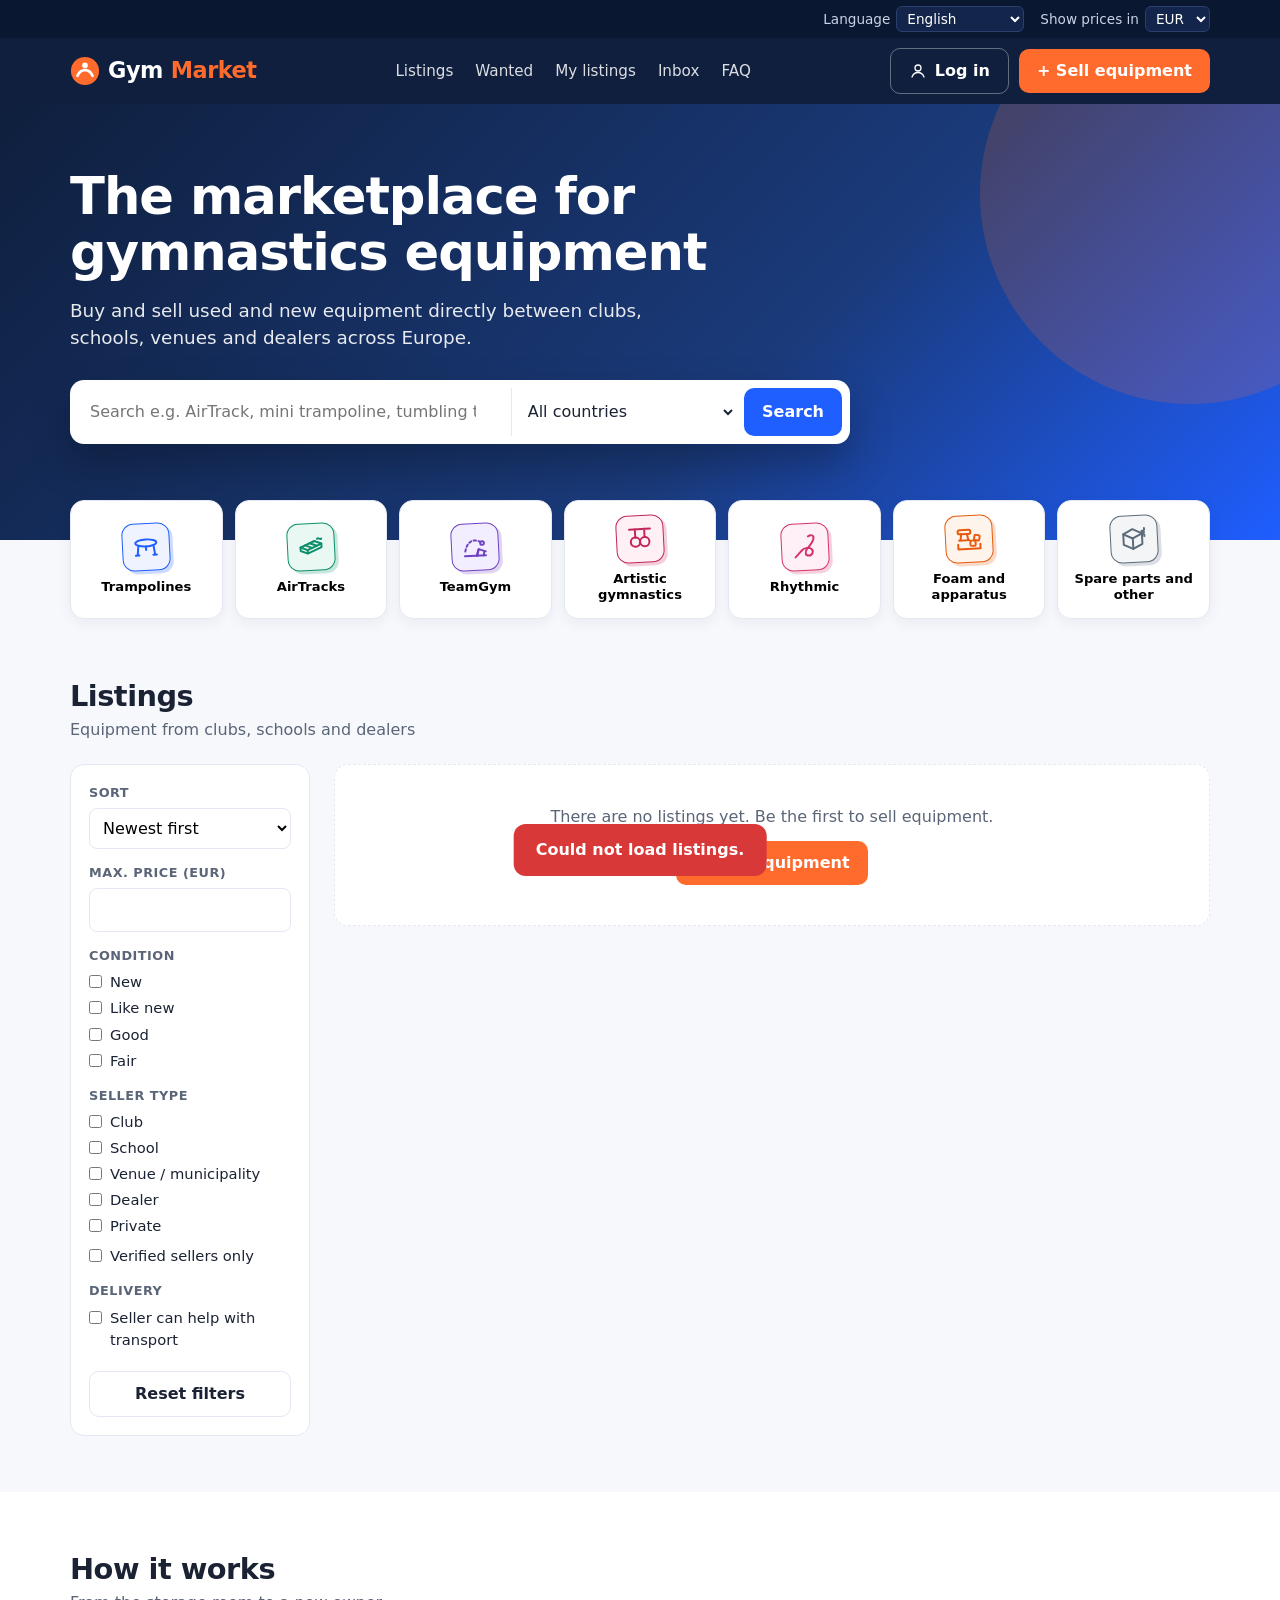
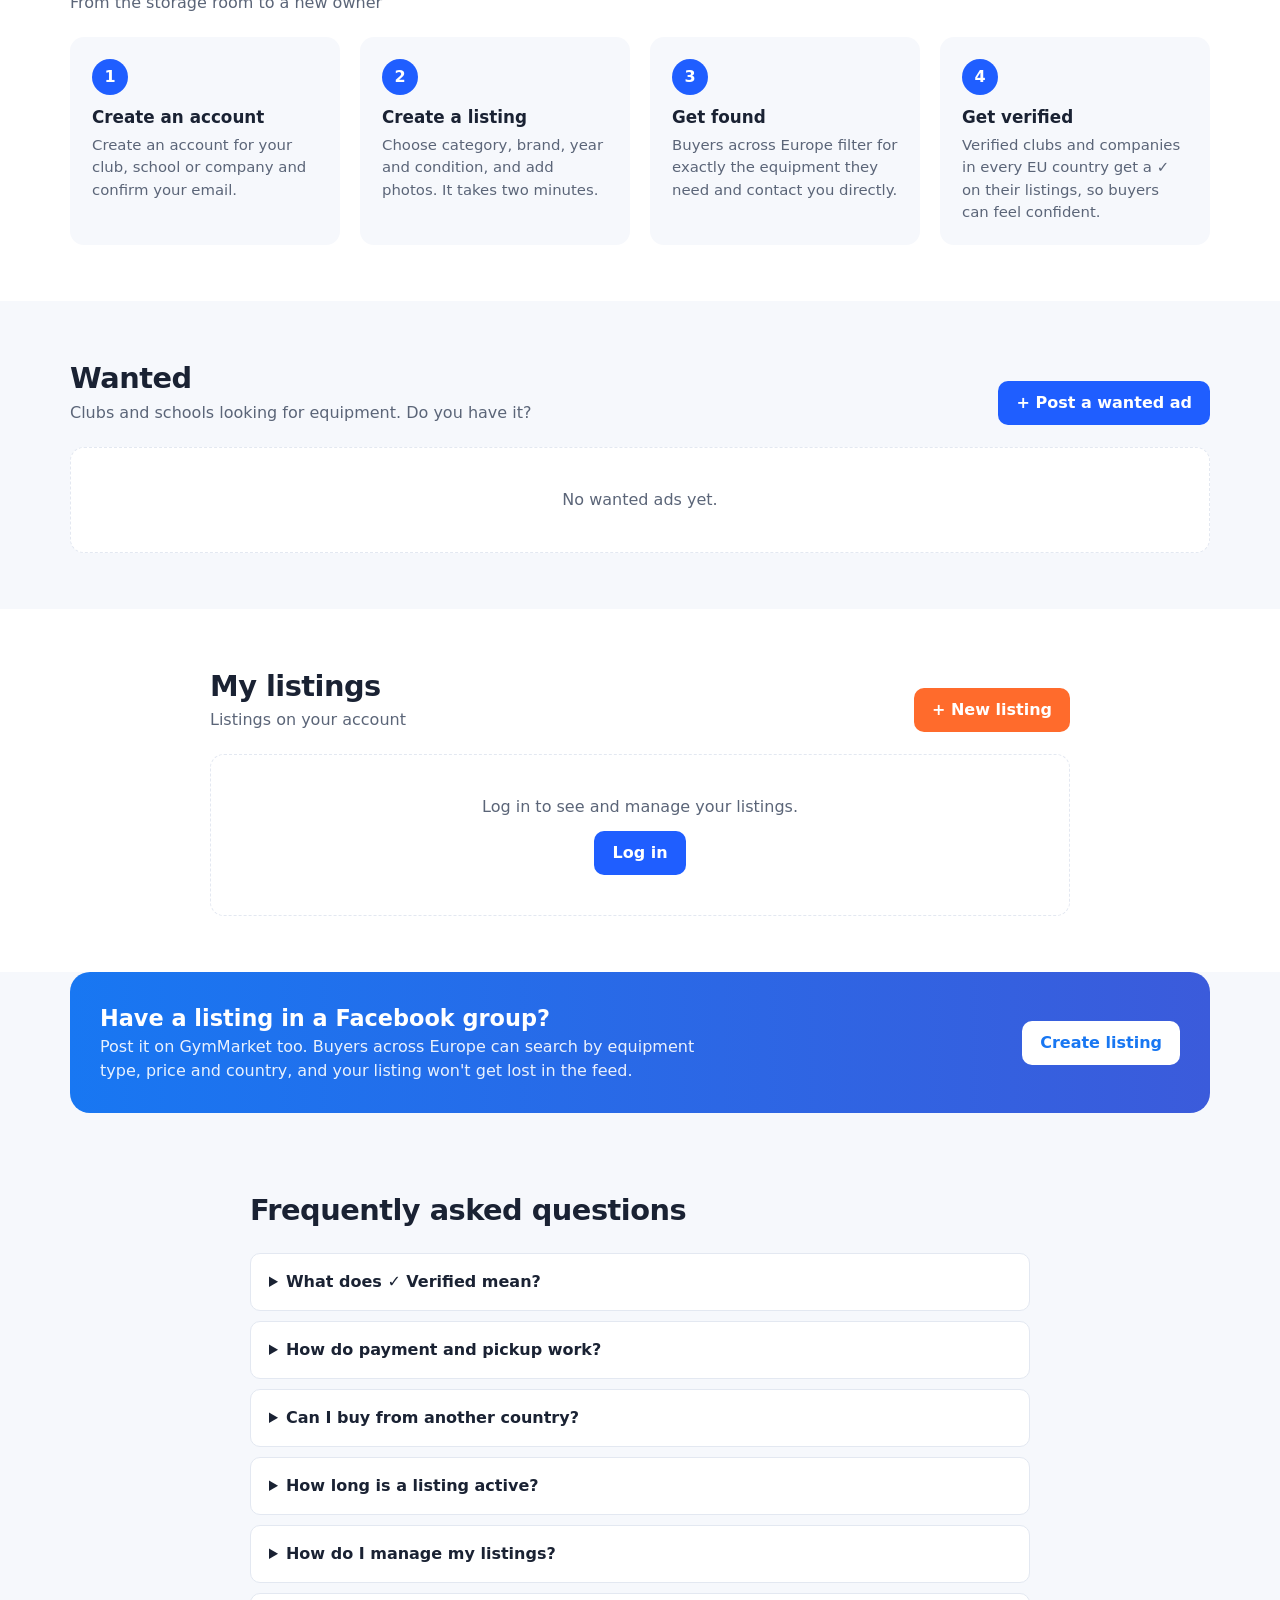
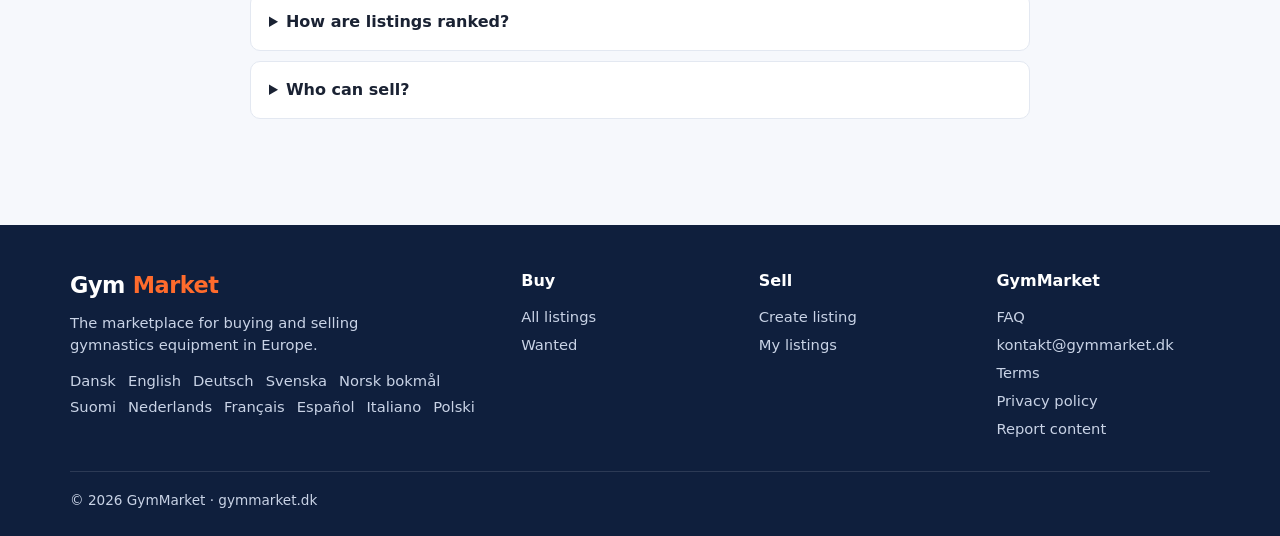
==== commit 1cccc806: "Add files via upload" ====
--- a/index.html
+++ b/index.html
@@ -25,12 +25,12 @@
 <meta property="og:url" content="https://gymmarket.dk/">
 <meta property="og:type" content="website">
 <link rel="icon" href="favicon.svg" type="image/svg+xml">
-<link rel="stylesheet" href="assets/style.css?v=3">
+<link rel="stylesheet" href="assets/style.css?v=4">
+<link rel="stylesheet" href="assets/style-inbox.css?v=4">
 </head>
 <body>
 
 <div class="topbar"><div class="wrap">
-  <span class="envbadge" id="envBadge" hidden>TEST</span>
   <label><span data-i18n="lang_label">Language</span> <select id="langSel"></select></label>
   <label><span data-i18n="cur_label">Show prices in</span> <select id="curSel"></select></label>
 </div></div>
@@ -45,6 +45,7 @@
       <a href="#annoncer" data-i18n="nav_buy"></a>
       <a href="#efterlyses" data-i18n="nav_wanted"></a>
       <a href="#mine" data-i18n="nav_mine"></a>
+      <a href="#" data-inbox><span data-i18n="inbox"></span><span class="nbadge" id="inboxBadge" hidden></span></a>
       <a href="#faq" data-i18n="nav_faq"></a>
       <a href="#" class="m-only" data-sell data-i18n="nav_sell"></a>
     </nav>
@@ -160,7 +161,7 @@
       <div><div class="logo" style="color:#fff">Gym<span>Market</span></div><p style="margin-top:10px;font-size:.92rem;max-width:320px" data-i18n="footer_tag"></p><div class="langs" id="footLangs"></div></div>
       <div><h4 data-i18n="f_buy"></h4><a href="#annoncer" data-i18n="f_all"></a><a href="#efterlyses" data-i18n="nav_wanted"></a></div>
       <div><h4 data-i18n="f_sell"></h4><button class="flink" type="button" data-sell data-i18n="fb_btn"></button><a href="#mine" data-i18n="nav_mine"></a></div>
-      <div><h4>GymMarket</h4><a href="#faq" data-i18n="nav_faq"></a><a href="mailto:kontakt@gymmarket.dk" id="footMail">kontakt@gymmarket.dk</a><button class="flink" type="button" data-open="mTerms" data-i18n="terms"></button><button class="flink" type="button" data-open="mPrivacy" data-i18n="privacy"></button><button class="flink" type="button" data-report="" data-i18n="report_content"></button></div>
+      <div><h4>GymMarket</h4><a href="#faq" data-i18n="nav_faq"></a><a href="#" id="footMail"></a><button class="flink" type="button" data-open="mTerms" data-i18n="terms"></button><button class="flink" type="button" data-open="mPrivacy" data-i18n="privacy"></button><button class="flink" type="button" data-report="" data-i18n="report_content"></button></div>
     </div>
     <div class="copy" id="copyLine"></div>
   </div>
@@ -209,7 +210,8 @@
       </div>
       <div id="paneVerify" hidden>
         <h2 data-i18n="verify_h"></h2>
-        <p id="verifyText" style="margin:10px 0 16px"></p>
+        <p id="verifyText" style="margin:10px 0 12px"></p>
+        <p class="hint" id="verifySpam" style="margin-bottom:12px" data-i18n="verify_spam"></p>
         <div class="notice demo" id="verifyDemo" hidden></div>
         <form id="verifyForm" class="form-grid" novalidate>
           <div class="full"><label class="l" for="vCode" data-i18n="l_code"></label><input id="vCode" class="code-input" inputmode="numeric" maxlength="6" required pattern="\d{6}" autocomplete="one-time-code"></div>
@@ -230,6 +232,25 @@
 
 <div class="modal" id="mProfile" role="dialog" aria-modal="true">
   <div class="mbox sm"><button class="mclose" type="button" data-close aria-label="×">×</button><div class="mcontent" id="profileBody"></div></div>
+</div>
+
+<div class="modal" id="mInbox" role="dialog" aria-modal="true" aria-labelledby="inboxH">
+  <div class="mbox"><button class="mclose" type="button" data-close aria-label="×">×</button><div class="mcontent" id="inboxBody"></div></div>
+</div>
+
+<div class="modal" id="mMsg" role="dialog" aria-modal="true" aria-labelledby="msgH">
+  <div class="mbox sm"><button class="mclose" type="button" data-close aria-label="×">×</button>
+    <div class="mcontent">
+      <h2 id="msgH"></h2><p class="sub" id="msgAbout" style="margin:4px 0 14px"></p>
+      <form id="msgForm" novalidate>
+        <input type="hidden" id="msgListing"><input type="hidden" id="msgWanted">
+        <textarea id="msgBody" maxlength="2000" required data-i18n-ph="msg_ph" data-i18n-aria="msg_send"></textarea>
+        <div class="hint" style="margin:6px 0 10px" data-i18n="msg_hint"></div>
+        <div class="form-err" id="msgErr" aria-live="assertive"></div>
+        <button class="btn btn-primary" type="submit" id="msgBtn" style="width:100%;margin-top:8px" data-i18n="msg_btn"></button>
+      </form>
+    </div>
+  </div>
 </div>
 
 <div class="modal" id="mSell" role="dialog" aria-modal="true" aria-labelledby="sellH">
@@ -308,15 +329,15 @@
 
 <div class="toast" id="toast" role="status" aria-live="polite"></div>
 
-<script src="assets/config.js?v=3"></script>
-<script src="assets/registries.js?v=3"></script>
-<script src="assets/i18n-verify.js?v=3"></script>
-<script src="assets/i18n-overrides.js?v=3"></script>
-<script src="assets/i18n.js?v=3"></script>
-<script src="assets/icons.js?v=3"></script>
-<script src="assets/data-demo.js?v=3"></script>
-<script src="assets/store.js?v=3"></script>
-<script src="assets/app.js?v=3"></script>
-<script src="assets/fb-import.js?v=3"></script>
+<script src="assets/config.js?v=4"></script>
+<script src="assets/registries.js?v=4"></script>
+<script src="assets/i18n-verify.js?v=4"></script>
+<script src="assets/i18n-inbox.js?v=4"></script>
+<script src="assets/i18n-overrides.js?v=4"></script>
+<script src="assets/i18n.js?v=4"></script>
+<script src="assets/icons.js?v=4"></script>
+<script src="assets/store.js?v=4"></script>
+<script src="assets/app.js?v=4"></script>
+<script src="assets/fb-import.js?v=4"></script>
 </body>
 </html>
--- a/assets/style-inbox.css
+++ b/assets/style-inbox.css
@@ -0,0 +1,28 @@
+/* Indbakke, profilbillede og e-mailkode (tilføjelse til style.css) */
+.av{border-radius:50%;object-fit:cover;flex-shrink:0;display:inline-block;vertical-align:middle;background:#eef3ff}
+.av-i{display:inline-flex;align-items:center;justify-content:center;background:#e3ebff;color:#1747c7;font-weight:700;line-height:1}
+#userBtn{position:relative;gap:8px}
+.udot{position:absolute;top:-3px;right:-3px;width:12px;height:12px;border-radius:50%;background:#ff6b2c;border:2px solid #0f1f3d}
+.nbadge{display:inline-block;min-width:18px;padding:0 5px;margin-left:4px;border-radius:10px;background:#ff6b2c;color:#fff;font-size:.72rem;font-weight:700;text-align:center;line-height:18px}
+.convlist{display:grid;gap:8px;margin-top:14px}
+.conv{display:grid;grid-template-columns:44px 1fr auto;gap:12px;align-items:center;text-align:left;width:100%;background:#fff;border:1.5px solid #e3e8f1;border-radius:12px;padding:12px;cursor:pointer;font:inherit;color:inherit}
+.conv:hover{border-color:#1f5eff}
+.conv.unread{border-color:#ff6b2c;background:#fff8f3}
+.conv b{display:block}
+.conv .cmain{min-width:0}
+.conv-last{color:#5b6578;font-size:.88rem;white-space:nowrap;overflow:hidden;text-overflow:ellipsis}
+.conv.unread .conv-last{color:#1a2233;font-weight:600}
+.conv-meta{text-align:right;font-size:.78rem;color:#5b6578;display:grid;gap:4px;justify-items:end}
+.thead{display:flex;gap:12px;align-items:center;margin:12px 0}
+.msgs{display:flex;flex-direction:column;gap:8px;max-height:46vh;overflow-y:auto;padding:12px;background:#f6f8fc;border-radius:12px}
+.bubble{max-width:82%;background:#fff;border:1px solid #e3e8f1;border-radius:14px 14px 14px 4px;padding:8px 12px;align-self:flex-start}
+.bubble.mine{align-self:flex-end;background:#eef3ff;border-color:#c9d8ff;border-radius:14px 14px 4px 14px}
+.bubble div{white-space:pre-wrap;overflow-wrap:anywhere;color:#1a2233;font-size:.95rem}
+.bubble small{display:block;color:#5b6578;font-size:.72rem;margin-top:2px}
+.reply{display:grid;gap:8px;margin-top:12px}
+.reply textarea,#msgBody{width:100%;min-height:90px;padding:10px;border:1px solid #e3e8f1;border-radius:8px;resize:vertical;font:inherit;background:#fff}
+.avrow{display:flex;gap:14px;align-items:center;margin:0 0 14px;flex-wrap:wrap}
+.avbtns{display:flex;gap:8px;flex-wrap:wrap}
+#resendBtn:disabled{color:#5b6578;text-decoration:none;cursor:default}
+.sellerline{display:flex;gap:8px;align-items:center}
+.cardseller{display:flex;gap:6px;align-items:center}
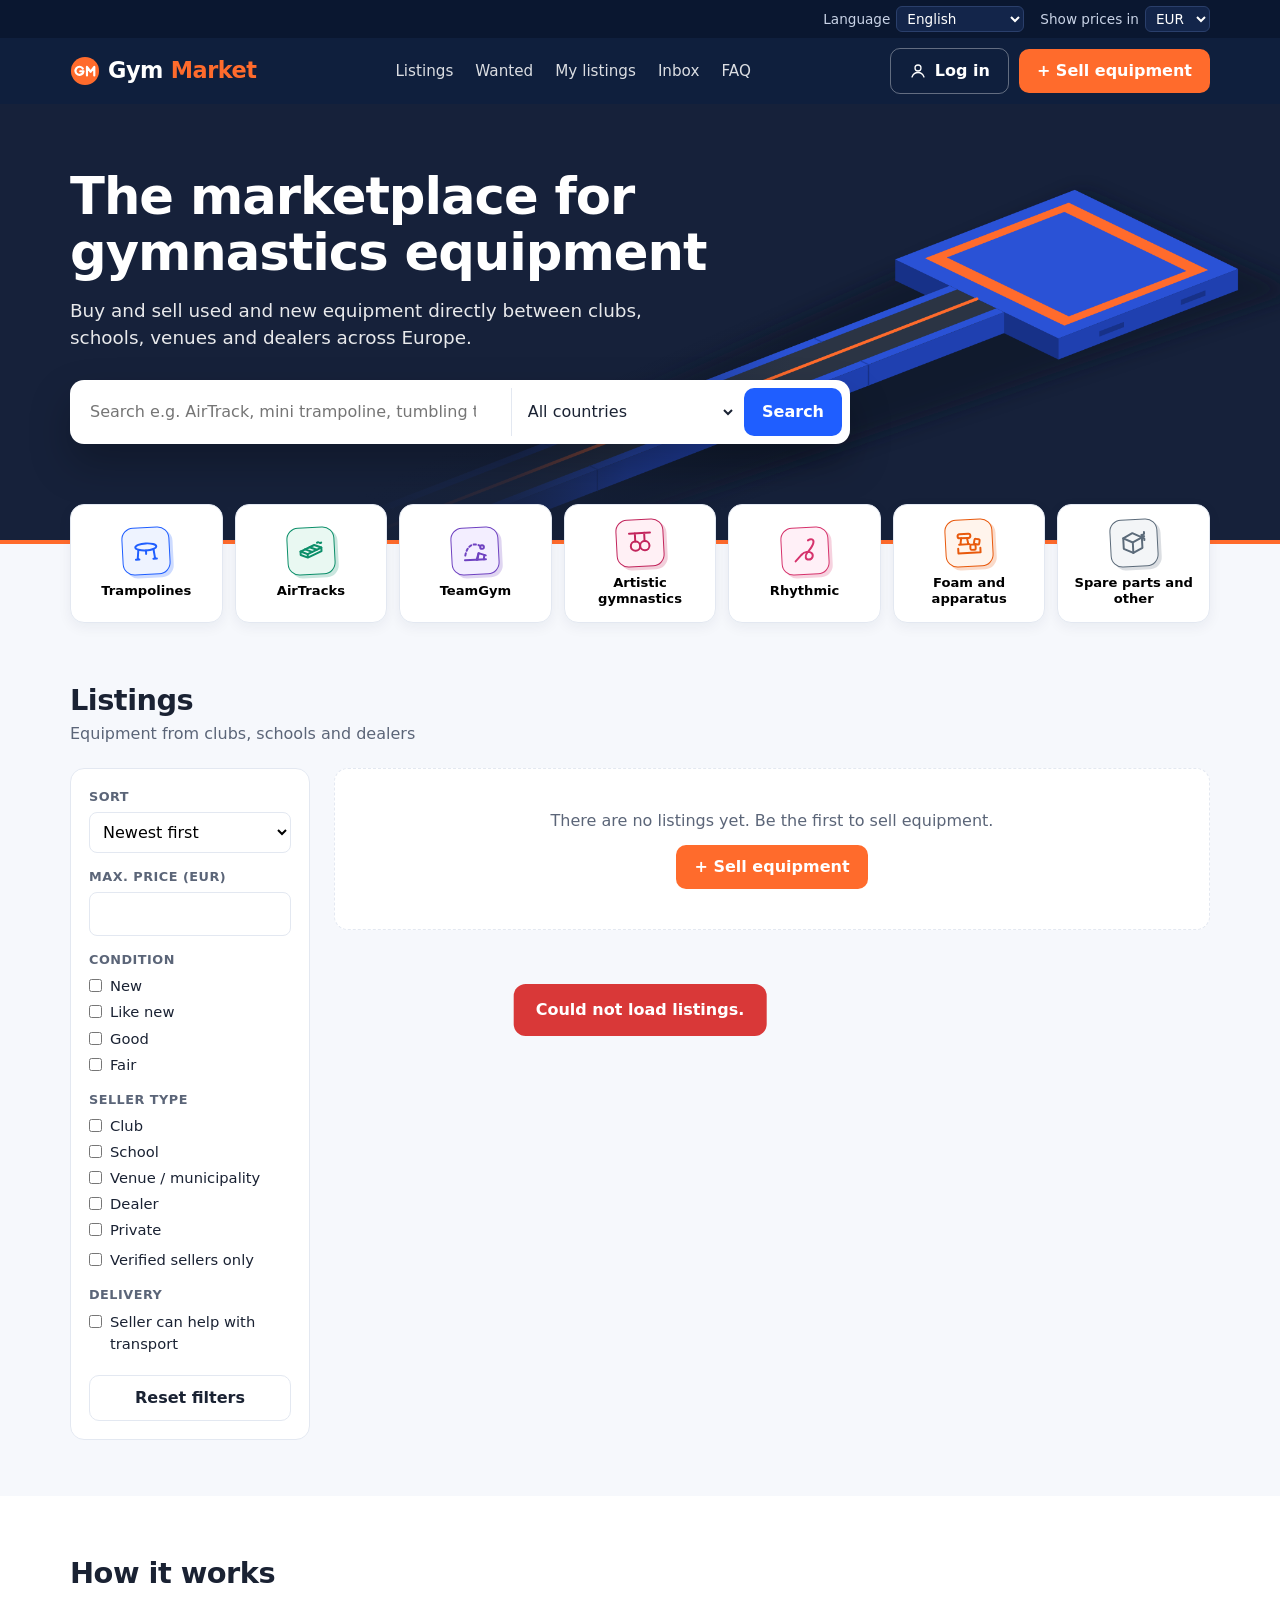
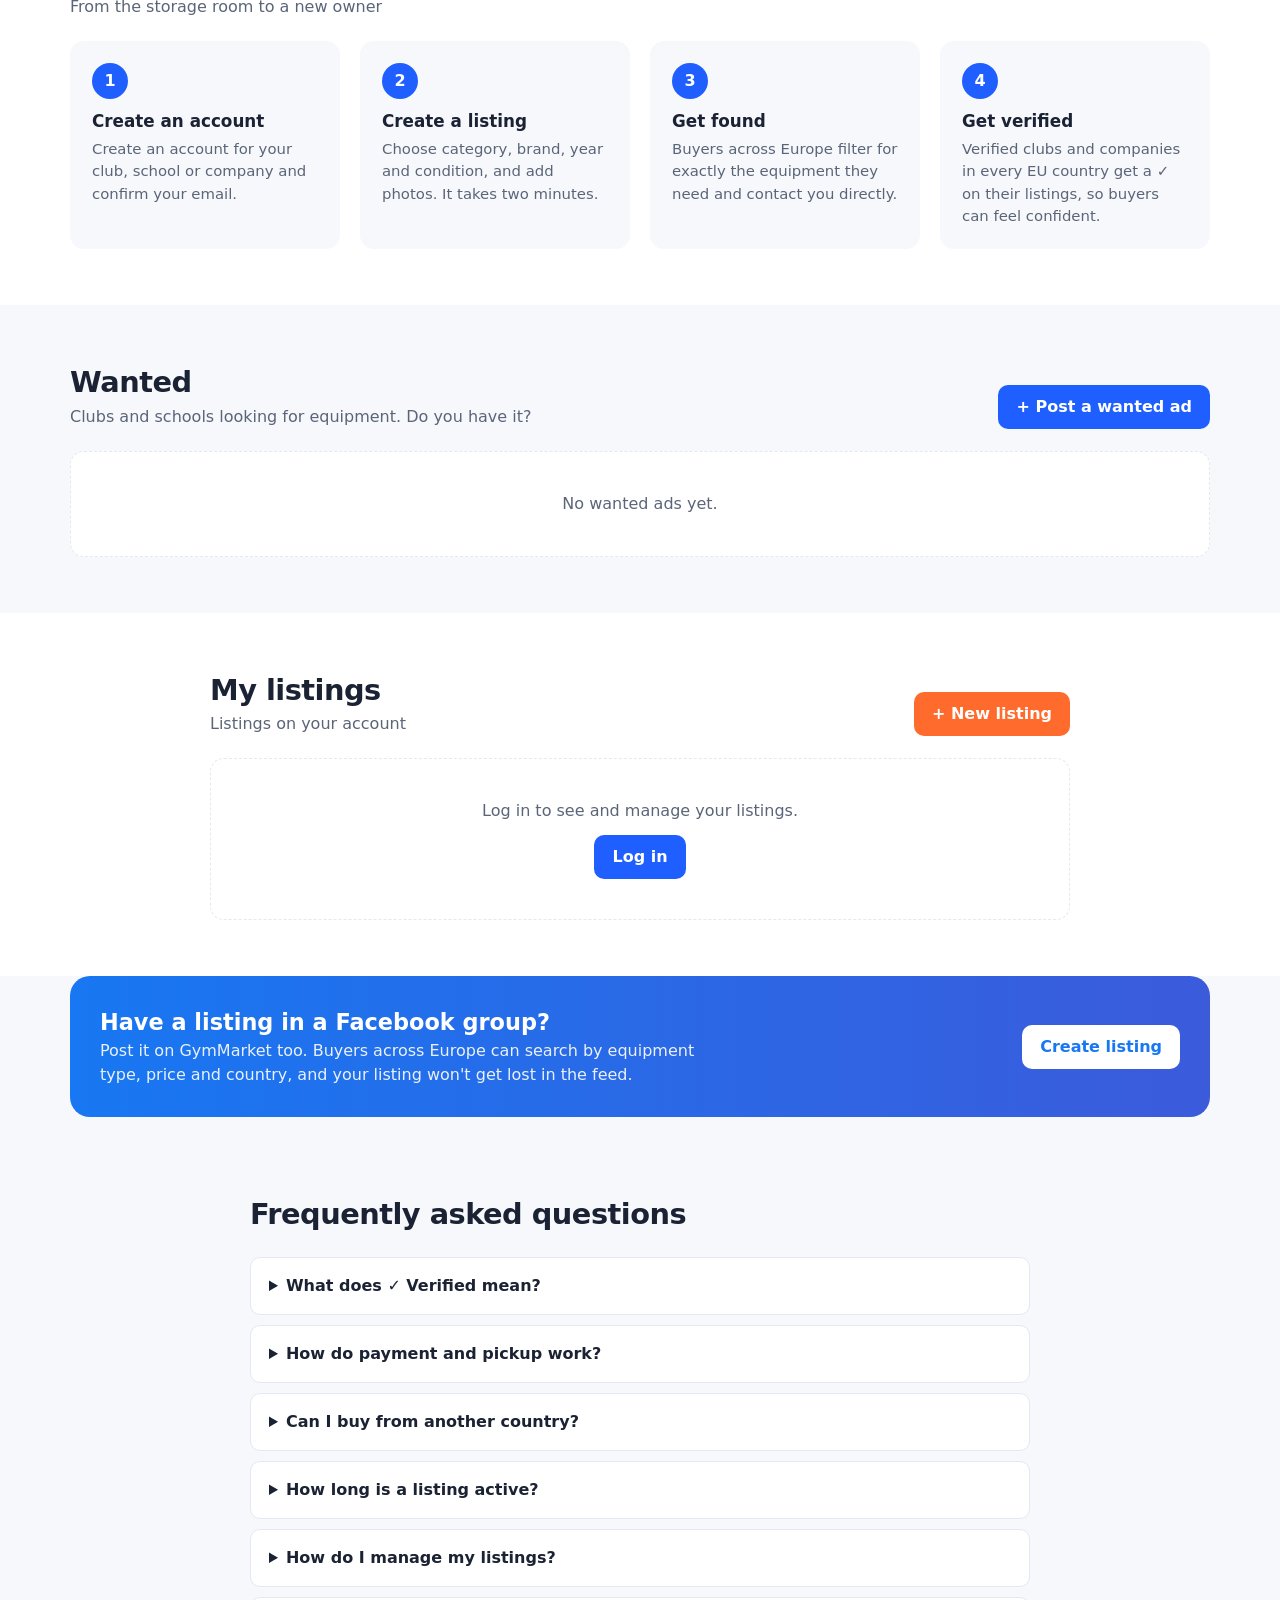
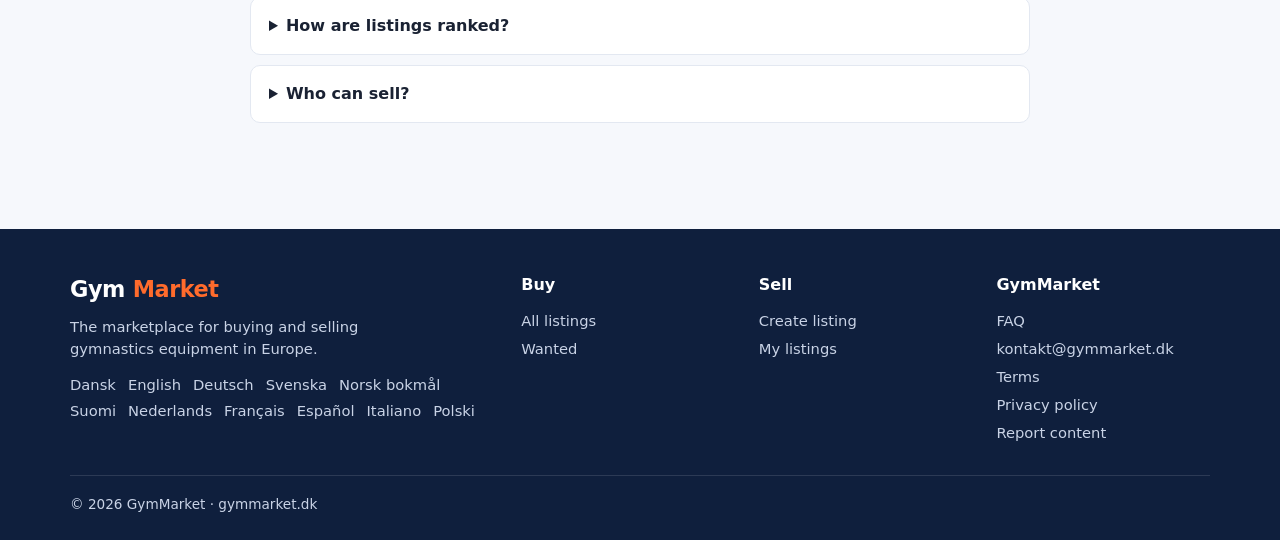
==== commit 72457b3e: "Update index.html" ====
--- a/index.html
+++ b/index.html
@@ -38,7 +38,7 @@
 <header>
   <div class="wrap nav">
     <a href="#" class="logo" aria-label="GymMarket">
-      <svg viewBox="0 0 32 32" fill="none" aria-hidden="true"><circle cx="16" cy="16" r="15" fill="#ff6b2c"/><path d="M8 21c3-8 13-8 16 0" stroke="#fff" stroke-width="3" stroke-linecap="round"/><circle cx="16" cy="10" r="3" fill="#fff"/></svg>
+      <svg xmlns="http://www.w3.org/2000/svg" viewBox="0 0 32 32" fill="none"><circle cx="16" cy="16" r="15" fill="#ff6b2c"/><g stroke="#fff" stroke-width="2.3" stroke-linecap="round" stroke-linejoin="round"><path d="M13.7 13.4A4.3 4.3 0 1 0 14.4 16.3H10.9"/><path d="M18.1 20.8V11.6L22 16.8L25.9 11.6V20.8"/></g></svg>
       Gym<span>Market</span>
     </a>
     <nav class="menu" id="menu">
@@ -339,5 +339,6 @@
 <script src="assets/store.js?v=4"></script>
 <script src="assets/app.js?v=4"></script>
 <script src="assets/fb-import.js?v=4"></script>
+     <script src="assets/edit.js?v=6"></script>
 </body>
 </html>
--- a/assets/style-inbox.css
+++ b/assets/style-inbox.css
@@ -1,6 +1,11 @@
 /* Indbakke, profilbillede og e-mailkode (tilføjelse til style.css) */
 .av{border-radius:50%;object-fit:cover;flex-shrink:0;display:inline-block;vertical-align:middle;background:#eef3ff}
-.av-i{display:inline-flex;align-items:center;justify-content:center;background:#e3ebff;color:#1747c7;font-weight:700;line-height:1}
+.av-i{display:inline-flex!important;align-items:center;justify-content:center;background:#e3ebff;color:#1747c7!important;font-weight:700;line-height:1;letter-spacing:0}
+/* Rettelse: ".specs span" gjorde initial-cirklen til en blok, så bogstaverne stod skævt */
+.specs .av,.specs .av-i{margin:0}
+.sellerline{display:flex;gap:10px;align-items:center}
+.sellerline > div{display:block;color:#1a2233;font-size:.92rem}
+.sellerline small{color:#5b6578}
 #userBtn{position:relative;gap:8px}
 .udot{position:absolute;top:-3px;right:-3px;width:12px;height:12px;border-radius:50%;background:#ff6b2c;border:2px solid #0f1f3d}
 .nbadge{display:inline-block;min-width:18px;padding:0 5px;margin-left:4px;border-radius:10px;background:#ff6b2c;color:#fff;font-size:.72rem;font-weight:700;text-align:center;line-height:18px}
@@ -22,7 +27,10 @@
 .reply{display:grid;gap:8px;margin-top:12px}
 .reply textarea,#msgBody{width:100%;min-height:90px;padding:10px;border:1px solid #e3e8f1;border-radius:8px;resize:vertical;font:inherit;background:#fff}
 .avrow{display:flex;gap:14px;align-items:center;margin:0 0 14px;flex-wrap:wrap}
+/* Hero med billede */
+.hero{background:linear-gradient(90deg,rgba(22,33,58,.95) 0%,rgba(22,33,58,.8) 40%,rgba(22,33,58,0) 62%),#16213a url("../hero-foto.png?v=5") no-repeat right center / cover !important;border-bottom:4px solid #ff6b2c}
+.hero:after{display:none !important}
+@media(max-width:720px){.hero{background:linear-gradient(rgba(22,33,58,.78),rgba(22,33,58,.78)),#16213a url("../hero-foto.png?v=5") no-repeat 88% center / cover !important}}
 .avbtns{display:flex;gap:8px;flex-wrap:wrap}
 #resendBtn:disabled{color:#5b6578;text-decoration:none;cursor:default}
-.sellerline{display:flex;gap:8px;align-items:center}
 .cardseller{display:flex;gap:6px;align-items:center}
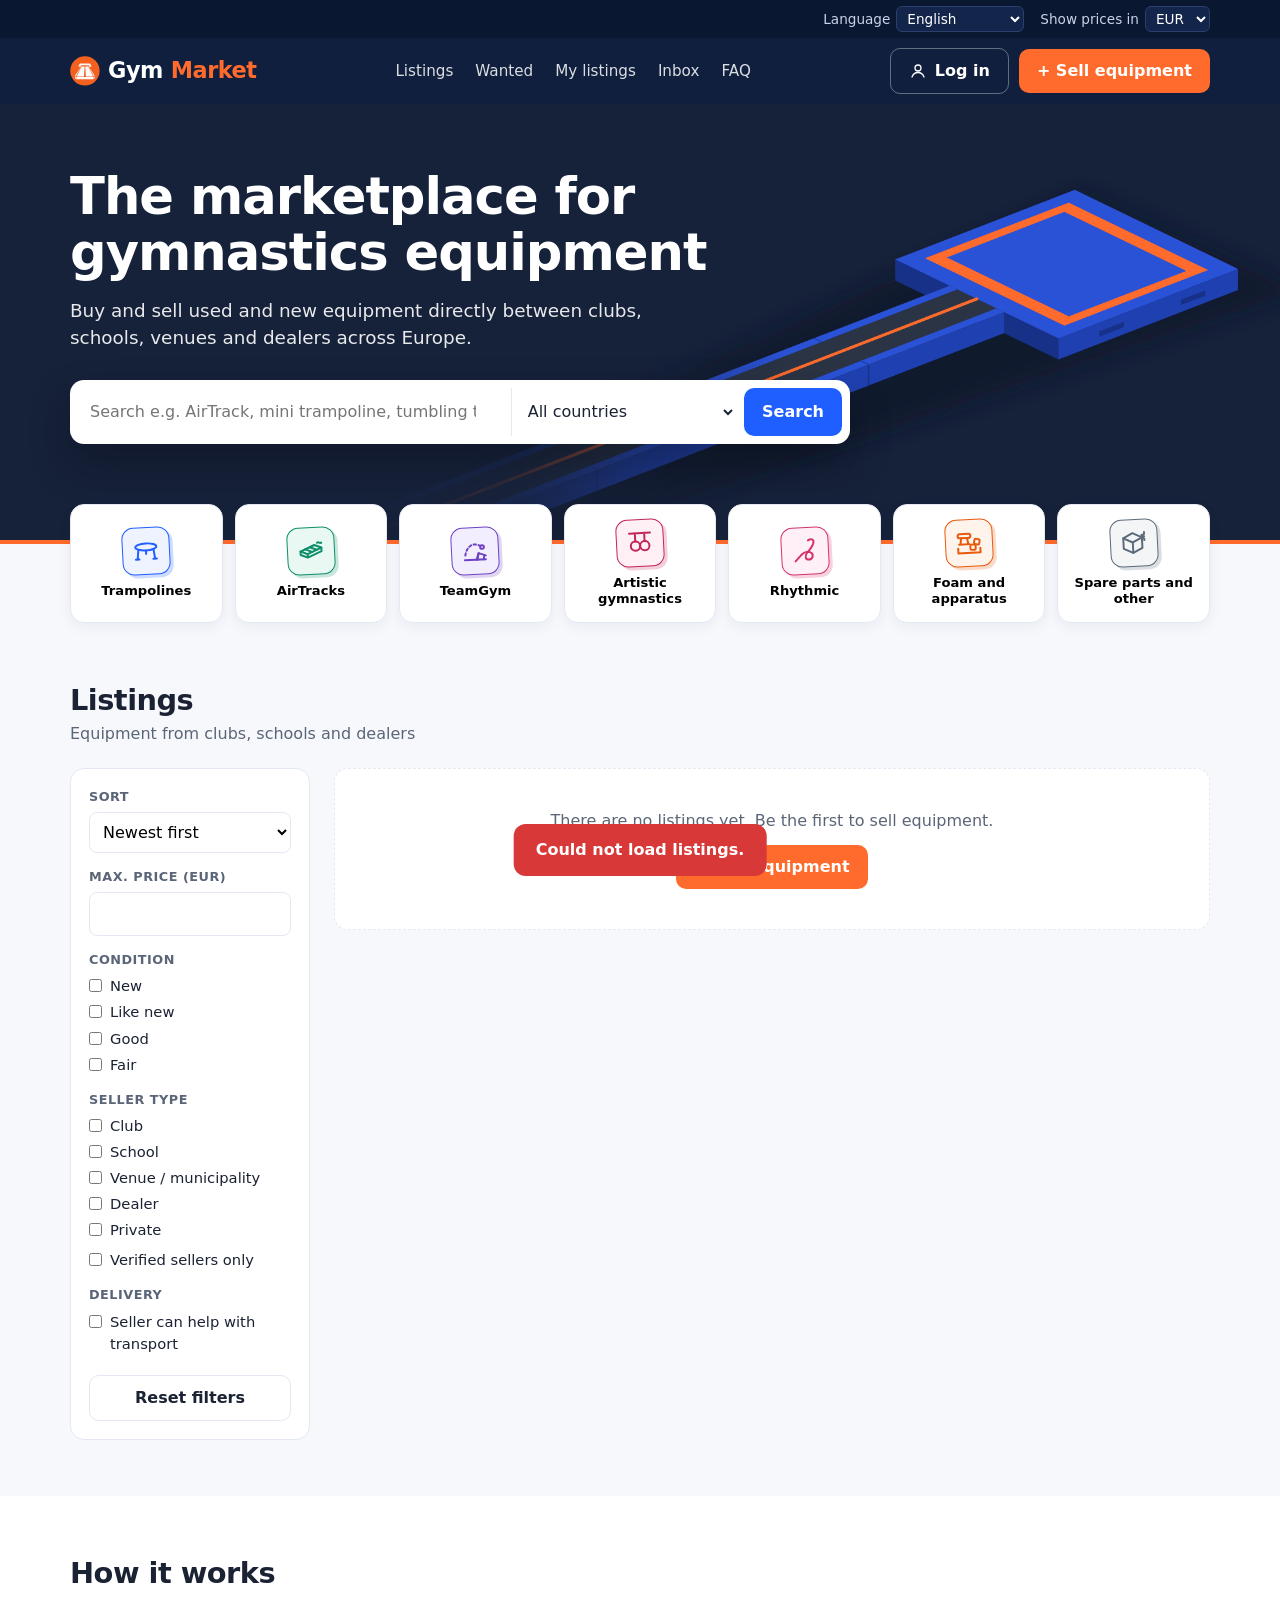
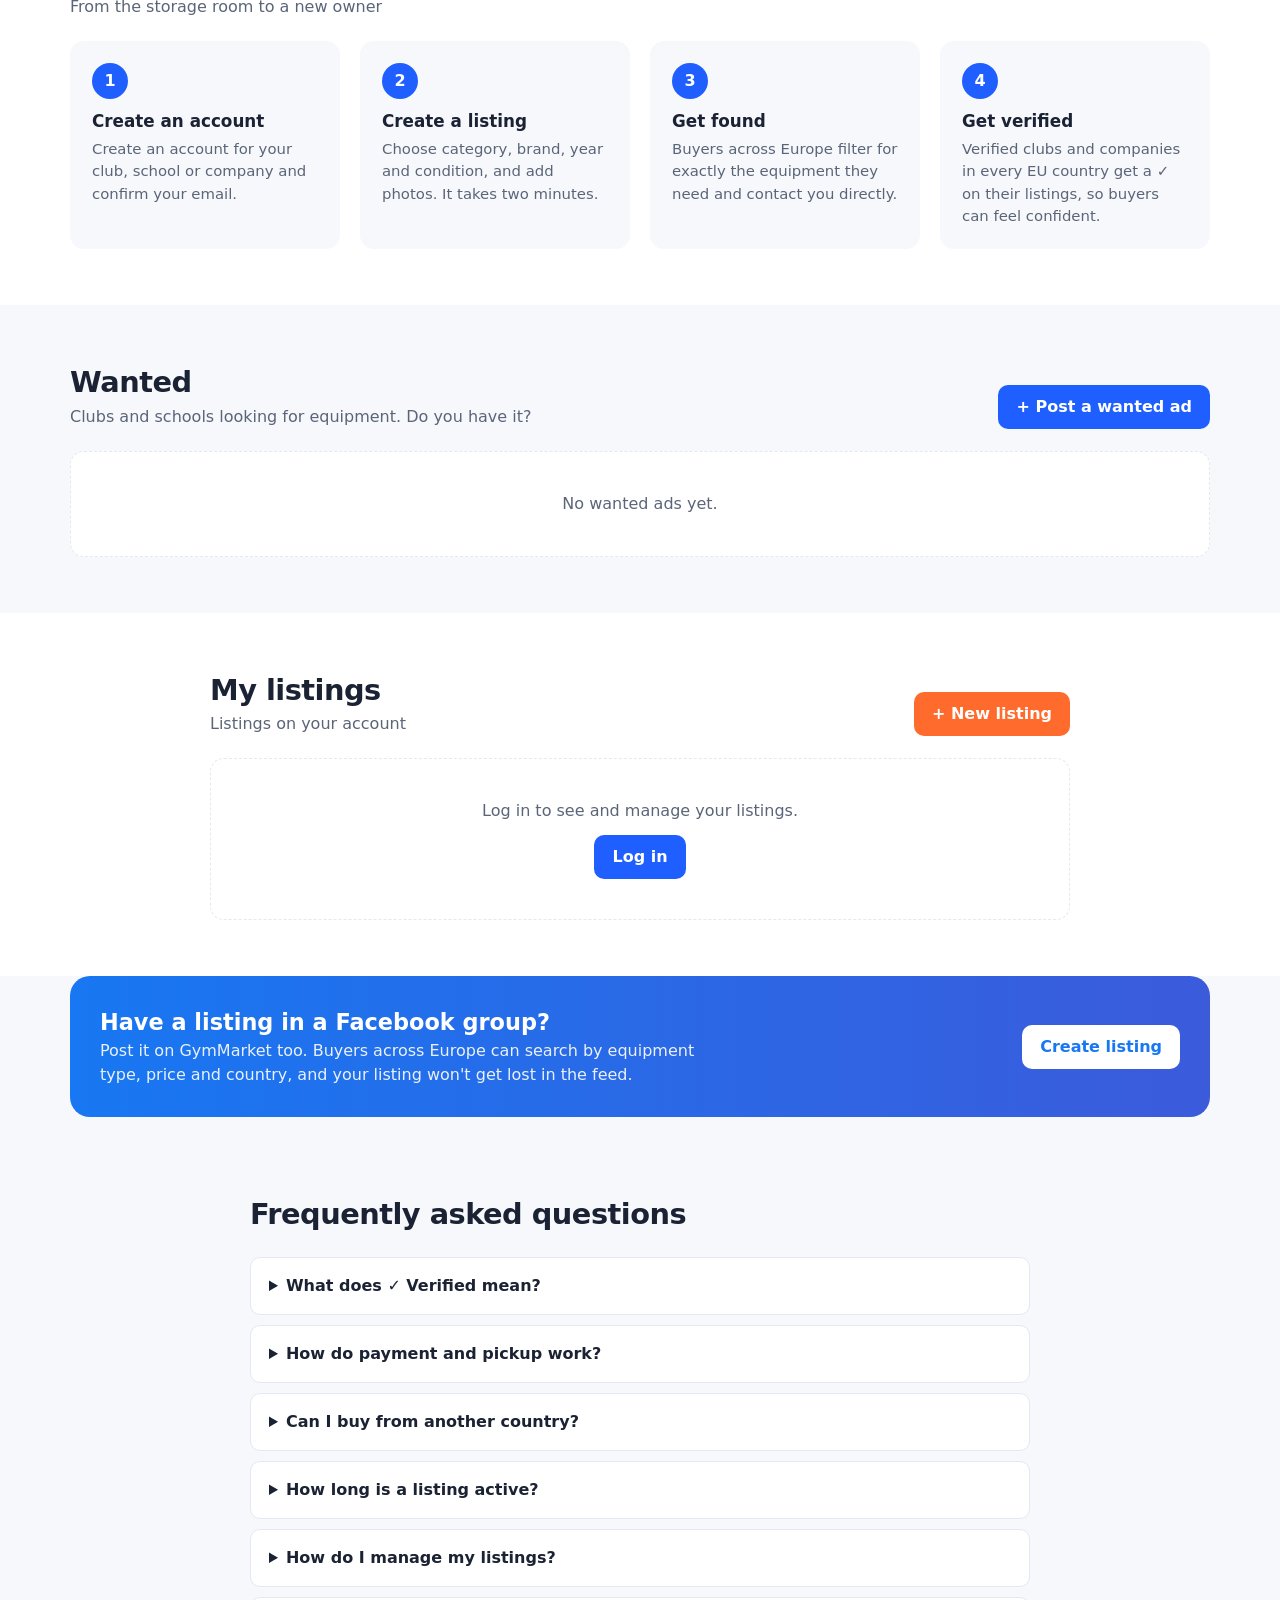
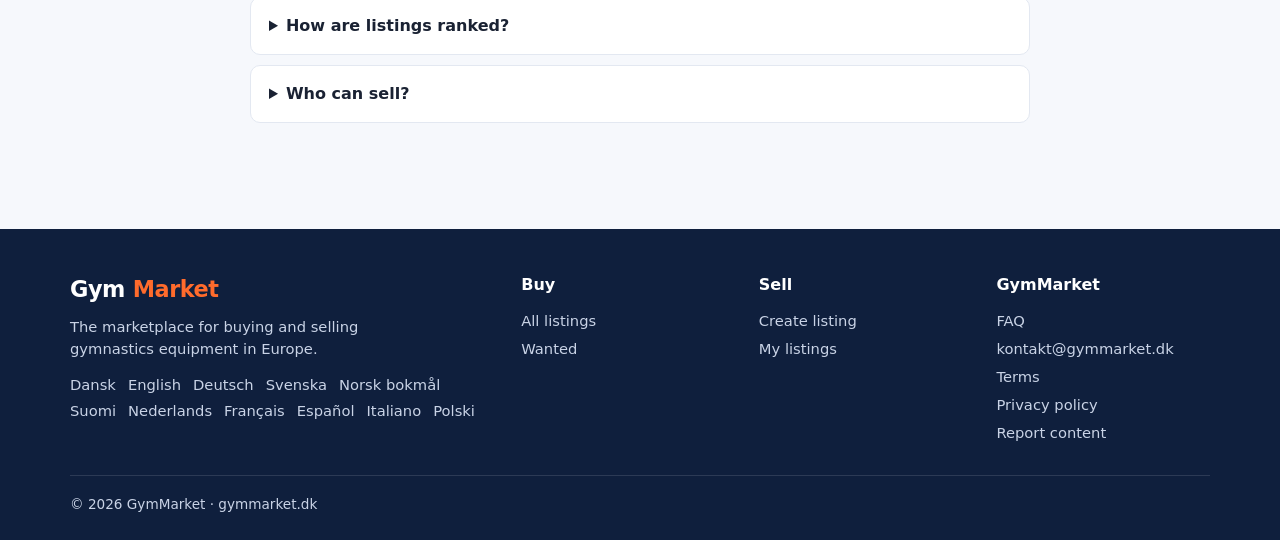
==== commit 8bc60ad8: "Update index.html" ====
--- a/index.html
+++ b/index.html
@@ -38,7 +38,7 @@
 <header>
   <div class="wrap nav">
     <a href="#" class="logo" aria-label="GymMarket">
-      <svg xmlns="http://www.w3.org/2000/svg" viewBox="0 0 32 32" fill="none"><circle cx="16" cy="16" r="15" fill="#ff6b2c"/><g stroke="#fff" stroke-width="2.3" stroke-linecap="round" stroke-linejoin="round"><path d="M13.7 13.4A4.3 4.3 0 1 0 14.4 16.3H10.9"/><path d="M18.1 20.8V11.6L22 16.8L25.9 11.6V20.8"/></g></svg>
+      <svg xmlns="http://www.w3.org/2000/svg" viewBox="0 0 1254 1254" width="32" height="32" aria-hidden="true"><circle cx="624" cy="620.5" r="615" fill="#F4611E"/><path fill="#FAFAFA" fill-rule="evenodd" stroke="#FAFAFA" stroke-width="1" stroke-linejoin="round" d="M265,885 L265,963 L266,966 L274,972 L972,972 L975,971 L981,963 L981,885 L980,882 L972,876 L274,876 L271,877Z M1031,844 L1028,844 L1000,864 L996,871 L996,961 L1031,923Z M212,844 L212,922 L216,929 L251,963 L250,872 L246,865 L218,846Z M792,460 L866,603 L997,848 L1031,825 L814,487 L798,464Z M461,460 L450,469 L214,820 L212,826 L246,847 L287,771Z M640,434 L666,857 L966,857 L765,438 L758,434Z M611,434 L492,434 L486,438 L353,710 L279,857 L280,858 L584,858Z M490,416 L490,423 L761,423 L761,416 L758,413 L493,413Z M782,400 L782,408 L795,449 L799,452 L884,452 L890,446 L889,397 L786,397Z M362,447 L368,452 L452,452 L458,447 L468,414 L470,401 L466,397 L363,397 L361,399Z M361,384 L890,383 L889,380 L822,313 L818,311 L434,311 L428,314 L363,379Z"/></svg>
       Gym<span>Market</span>
     </a>
     <nav class="menu" id="menu">
